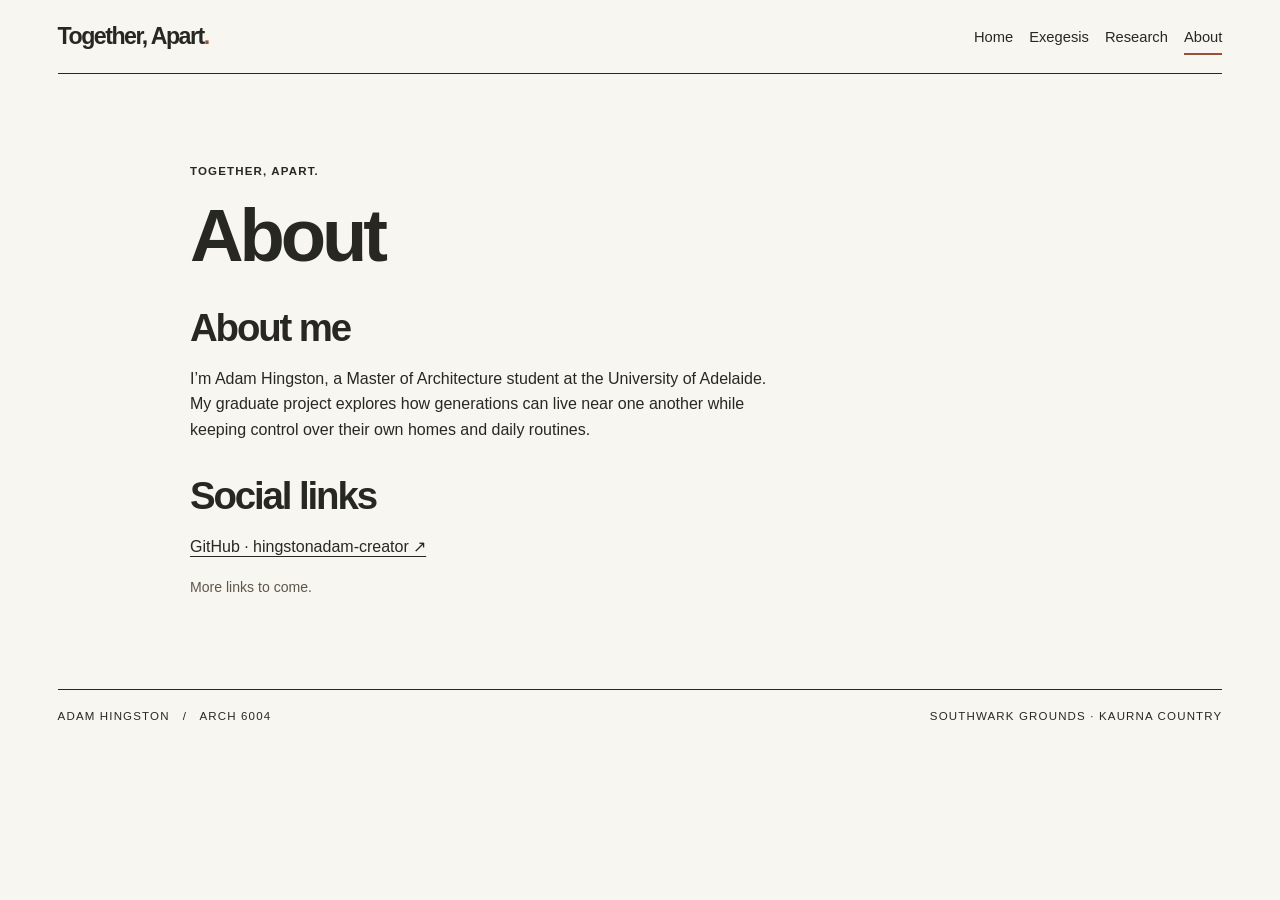
==== about/index.html @ 2d2a1a27 "Publish the scrollable exegesis, illustrated chapter pages and About page" ====
<!doctype html>
<html lang="en-AU"><head><meta charset="utf-8"><meta name="viewport" content="width=device-width,initial-scale=1"><title>About | Together, Apart.</title><link rel="stylesheet" href="../atlas.css"></head><body>
<header><a class="brand" href="../">Together, Apart<span>.</span></a><nav aria-label="Main navigation"><a href="../">Home</a><a href="../exegesis/">Exegesis</a><a href="../research/">Research</a><a aria-current="page" href="../about/">About</a></nav></header>
<main><section class="about"><p class="eyebrow">Together, Apart.</p><h1>About</h1><h2>About me</h2><p>I’m Adam Hingston, a Master of Architecture student at the University of Adelaide. My graduate project explores how generations can live near one another while keeping control over their own homes and daily routines.</p><h2>Social links</h2><p><a href="https://github.com/hingstonadam-creator">GitHub · hingstonadam-creator ↗</a></p><p class="source-note">More links to come.</p></section></main><footer>Adam Hingston &nbsp; / &nbsp; ARCH 6004 <span>Southwark Grounds · Kaurna Country</span></footer></body></html>
---- atlas.css ----
:root{--ink:#282823;--paper:#f8f6f0;--line:#c8c3b8;--clay:#994f39;--light:#eae5d9;font-family:Montserrat,"Helvetica Neue",Arial,sans-serif;color:var(--ink);background:var(--paper)}*{box-sizing:border-box}body{margin:0}header,main,footer{width:min(1320px,91%);margin:auto}header,footer,.sectionhead,nav,.filters,#tabs,#choices{display:flex;align-items:center;gap:1rem}header,footer,.sectionhead{justify-content:space-between}header{min-height:74px;border-bottom:1px solid var(--ink)}a{color:inherit;text-underline-offset:4px}.brand{font-size:1.45rem;font-weight:800;letter-spacing:-.065em;text-decoration:none}.brand span,em,small{color:var(--clay)}nav a{font-size:.92rem;text-decoration:none;padding:10px 0}nav [aria-current]{box-shadow:inset 0 -2px var(--clay)}section{padding:44px 0}.hero{display:grid;grid-template-columns: .85fr 1.15fr;align-items:center;gap:5vw}.hero h1{font-size:clamp(4.6rem,8.5vw,8rem);line-height:.85;margin:30px 0}.hero h1 em{font-style:normal;padding-left:.45em}.hero h2{font-size:clamp(1.3rem,2.2vw,2.2rem);letter-spacing:-.045em}.hero figure{margin:0}.hero img{width:100%;aspect-ratio:1.45;object-fit:cover;display:block}.hero figcaption{margin-top:8px;text-align:right}h1,h2,h3{letter-spacing:-.055em;margin:.25em 0}h1{font-size:clamp(2.7rem,5.8vw,5rem);line-height:1}h2{font-size:clamp(1.6rem,3vw,2.6rem)}p{line-height:1.6;max-width:66ch}small,.eyebrow,figcaption,.sectionhead>span,footer{font-size:.72rem;text-transform:uppercase;letter-spacing:.1em}.eyebrow{font-weight:700}.action{display:inline-block;padding:12px 18px;background:var(--ink);color:white;text-decoration:none;margin:.5rem 0}.sectionhead{border-top:1px solid var(--ink);margin-top:36px;padding:16px 0}.cards,.board{display:grid;gap:18px}.cards{grid-template-columns:repeat(3,1fr)}.card{display:grid;grid-template-columns:1fr auto;align-items:center;gap:12px;text-decoration:none;border-bottom:1px solid var(--line);padding-bottom:12px}.card img{grid-column:span 2;width:100%;height:125px;object-fit:contain;background:#efede6}.card span{font-size:.85rem}.filters,#choices,#tabs{flex-wrap:wrap;margin:24px 0}.filters label{display:grid;gap:6px;font-size:.81rem}.filters input,.filters select{max-width:100%;padding:10px;border:1px solid var(--line);background:transparent;color:inherit;font:inherit}details{border-top:1px solid var(--line)}summary{cursor:pointer;padding:16px 0;font-size:1.15rem;font-weight:650}summary small{margin-right:10px}summary span{font-size:.85rem;color:#56574e;font-weight:400;margin-left:12px}.entry{padding:0 12px 16px;max-width:850px}dl{display:grid;grid-template-columns:minmax(9em,1fr) 3fr;gap:9px 20px;line-height:1.5}dt{font-weight:650}dd{margin:0}.entry label{margin-left:20px}#choices label,#tabs a{border:1px solid var(--line);padding:8px 12px;font-size:.87rem}#choices label{cursor:pointer}#tabs a{text-decoration:none}#tabs [aria-current]{background:var(--ink);color:white}.board{grid-template-columns:1.25fr 1fr;align-items:center;background:var(--light);padding:24px}.board img{width:100%;max-height:420px;object-fit:contain}.tablewrap{overflow:auto}table{border-collapse:collapse;line-height:1.5;font-size:.91rem}td,th{padding:12px;border:1px solid var(--line);min-width:210px;text-align:left;vertical-align:top}th{background:var(--light)}footer{padding:20px 0;border-top:1px solid var(--ink)}[hidden]{display:none!important}:focus-visible{outline:3px solid #884735;outline-offset:3px}@media(max-width:760px){header{align-items:flex-start;flex-direction:column;padding:14px 0;gap:3px}nav{gap:14px}.hero,.board{grid-template-columns:1fr}.cards{grid-template-columns:1fr}.card{grid-template-columns:100px 1fr;gap:3px 14px}.card img{height:76px;grid-column:1;grid-row:span 2}.card strong{align-self:end}.card span{align-self:start}.filters>label{width:100%}section{padding:24px 0}.hero h1{margin-top:16px}.sectionhead>span,footer span{letter-spacing:0}footer{align-items:flex-start}dl{grid-template-columns:1fr;gap:4px}dd{margin-bottom:10px}summary span{display:block;margin:6px 0 0 18px}}

.exegesis {margin-top:4rem}
.contents,.chapter {display:grid;grid-template-columns:minmax(9rem,1fr) minmax(0,3fr);gap:4vw;border-top:1px solid var(--line);padding:3.2rem 0}
.contents h2{font-size:1.5rem}.contents ol{columns:2;margin:0;padding-left:1.7em}.contents li{padding:.3rem}
.chapterlabel{color:var(--clay);font-size:.8rem;font-weight:700;letter-spacing:.065em;text-transform:uppercase}
.chapter h2{max-width:22ch}.chapter p{font-size:clamp(1rem,1.4vw,1.24rem);line-height:1.65;max-width:58ch}.chapter .cards{margin-top:1.5rem}.chapter .card{display:block}.chapter .card strong,.chapter .card span{display:block}
.dashboard,.framework{padding:1.5rem 0;border-top:1px solid var(--line);margin-top:1.5rem}.dashboard select{padding:.5rem;margin:.5rem;font:inherit}.plot{display:flex;gap:2rem;align-items:center;margin:1em 0}.plot svg{width:min(38%,230px);height:auto}.plot path,#legend button,#clearMetric{cursor:pointer}#legend button,#clearMetric{display:block;text-align:left;padding:.55rem .8rem;border:1px solid var(--line);background:transparent;color:inherit;font:inherit;margin:.3rem 0}#legend button[aria-pressed=true]{outline:2px solid var(--ink)}.swatch{display:inline-block;width:.8rem;height:.8rem;margin-right:.5rem}.framework ol{columns:2;padding-left:1.5rem}.framework li{break-inside:avoid;padding:.4rem}.framework li span{display:block;font-size:.9em;line-height:1.45}.answers li{margin-bottom:1rem}.answers p{white-space:pre-line;margin:.25rem 0}.entry blockquote{border-left:3px solid var(--clay);padding-left:1rem}
@media(max-width:760px){.contents,.chapter{grid-template-columns:1fr;gap:.7rem;padding:2rem 0}.framework ol{columns:1}.plot{gap:.75rem}.chapter .card{display:grid}.chapter .card img{width:100%}}

.chapter h2 a,.contents h2 a {text-decoration:none}
.chapter h2 a:hover,.contents h2 a:hover{text-decoration:underline;text-decoration-thickness:1px}
.reading,.chapter-page,.about,.book{margin:0 auto;max-width:900px}
.book,.chapter-page,.about{padding:clamp(32px,6vw,80px) 0}
.reading{padding:clamp(30px,5vw,70px) 0;border-top:1px solid var(--line);scroll-margin-top:24px}
.reading h2{max-width:21ch}.reading h3,.about h2{margin-top:2rem}
.reading>p,.reading>h3,.reading aside,.about p{max-width:65ch}
.reading>p{font-size:1.08rem}.reading .standfirst{font-size:1.3rem;line-height:1.45}
.plates{display:flex;flex-wrap:wrap;gap:1rem;margin:2rem 0}
.plates figure{flex:1 1 200px;margin:0}.plates img{display:block;width:100%;max-height:430px;object-fit:contain;background:var(--light)}
.plates figcaption{margin-top:.5rem;line-height:1.6}.source-note,.reading .source-note{font-size:.88rem;color:#5a584e}
.chapter-links{columns:2;margin:2rem 0;padding-left:1.6rem}.chapter-links li,.reading aside li{padding:.4rem 0}
.chapter-nav{display:flex;flex-wrap:wrap;justify-content:space-between;gap:1rem}
@media(max-width:650px){.plates{display:grid}.chapter-links{columns:1}}
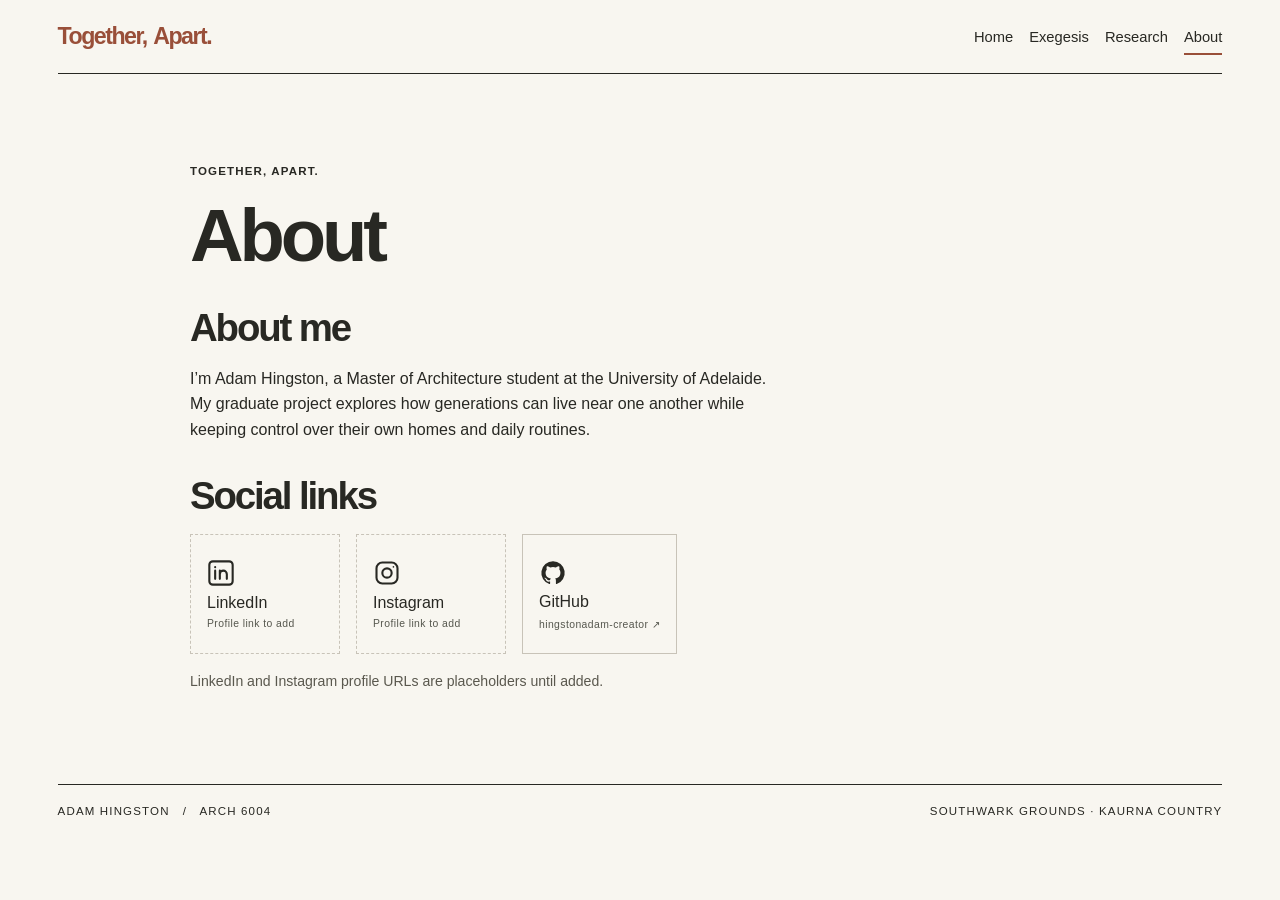
==== commit ab87c4b0: "Restructure home and exegesis pages" ====
--- a/about/index.html
+++ b/about/index.html
@@ -1,4 +1,4 @@
 <!doctype html>
 <html lang="en-AU"><head><meta charset="utf-8"><meta name="viewport" content="width=device-width,initial-scale=1"><title>About | Together, Apart.</title><link rel="stylesheet" href="../atlas.css"></head><body>
-<header><a class="brand" href="../">Together, Apart<span>.</span></a><nav aria-label="Main navigation"><a href="../">Home</a><a href="../exegesis/">Exegesis</a><a href="../research/">Research</a><a aria-current="page" href="../about/">About</a></nav></header>
-<main><section class="about"><p class="eyebrow">Together, Apart.</p><h1>About</h1><h2>About me</h2><p>I’m Adam Hingston, a Master of Architecture student at the University of Adelaide. My graduate project explores how generations can live near one another while keeping control over their own homes and daily routines.</p><h2>Social links</h2><p><a href="https://github.com/hingstonadam-creator">GitHub · hingstonadam-creator ↗</a></p><p class="source-note">More links to come.</p></section></main><footer>Adam Hingston &nbsp; / &nbsp; ARCH 6004 <span>Southwark Grounds · Kaurna Country</span></footer></body></html>+<header><a class="brand" href="../"><span class="brand-together">Together,</span><em class="brand-apart">Apart.</em></a><nav aria-label="Main navigation"><a href="../">Home</a><a href="../exegesis/">Exegesis</a><a href="../research/">Research</a><a aria-current="page" href="../about/">About</a></nav></header>
+<main><section class="about"><p class="eyebrow">Together, Apart.</p><h1>About</h1><h2>About me</h2><p>I’m Adam Hingston, a Master of Architecture student at the University of Adelaide. My graduate project explores how generations can live near one another while keeping control over their own homes and daily routines.</p><h2>Social links</h2><ul class="social-links" aria-label="Social media profiles"><li><div class="social-placeholder" aria-label="LinkedIn profile URL to be added"><svg viewBox="0 0 24 24" aria-hidden="true"><rect x="2" y="2" width="20" height="20" rx="3"/><path d="M7 10v7M7 7v.1M11 10v7m0-4a3 3 0 0 1 6 0v4"/></svg><span>LinkedIn</span><small>Profile link to add</small></div></li><li><div class="social-placeholder" aria-label="Instagram profile URL to be added"><svg viewBox="0 0 24 24" aria-hidden="true"><rect x="3" y="3" width="18" height="18" rx="5"/><circle cx="12" cy="12" r="4"/><circle cx="17.5" cy="6.8" r=".7" class="icon-fill"/></svg><span>Instagram</span><small>Profile link to add</small></div></li><li><a href="https://github.com/hingstonadam-creator" aria-label="GitHub profile: hingstonadam-creator"><svg viewBox="0 0 24 24" aria-hidden="true"><path class="icon-fill" d="M12 2a10 10 0 0 0-3.16 19.49c.5.09.68-.22.68-.48v-1.7c-2.78.6-3.37-1.18-3.37-1.18-.45-1.16-1.11-1.47-1.11-1.47-.91-.62.07-.61.07-.61 1 .07 1.52 1.02 1.52 1.02.9 1.53 2.35 1.09 2.92.83.09-.65.35-1.09.64-1.34-2.22-.25-4.55-1.11-4.55-4.95 0-1.09.39-1.99 1.03-2.69-.1-.25-.45-1.27.1-2.65 0 0 .84-.27 2.75 1.03A9.55 9.55 0 0 1 12 6.91a9.6 9.6 0 0 1 2.5.34c1.91-1.3 2.75-1.03 2.75-1.03.55 1.38.2 2.4.1 2.65.64.7 1.03 1.6 1.03 2.69 0 3.85-2.33 4.7-4.56 4.95.36.31.68.92.68 1.86v2.64c0 .27.18.58.69.48A10 10 0 0 0 12 2Z"/></svg><span>GitHub</span><small>hingstonadam-creator ↗</small></a></li></ul><p class="source-note">LinkedIn and Instagram profile URLs are placeholders until added.</p></section></main><footer>Adam Hingston &nbsp; / &nbsp; ARCH 6004 <span>Southwark Grounds · Kaurna Country</span></footer></body></html>
--- a/atlas.css
+++ b/atlas.css
@@ -22,3 +22,48 @@
 .chapter-links{columns:2;margin:2rem 0;padding-left:1.6rem}.chapter-links li,.reading aside li{padding:.4rem 0}
 .chapter-nav{display:flex;flex-wrap:wrap;justify-content:space-between;gap:1rem}
 @media(max-width:650px){.plates{display:grid}.chapter-links{columns:1}}
+
+.plot.explore-plot {display:block}
+.matrix-frame {overflow-x:auto}
+.lens-matrix {border-collapse:collapse;width:min(100%,680px);table-layout:fixed}
+.lens-matrix th,.lens-matrix td {min-width:0;border:0;padding:3px;text-align:center;font-size:.9rem;background:transparent}
+.lens-matrix th:first-child {width:36%;text-align:left}
+.lens-matrix button {width:100%;min-height:42px;cursor:pointer;background:rgba(169,93,70,var(--shade));color:var(--ink);border:1px solid var(--line);font:inherit}
+.country-bars {max-width:640px}
+.country-bars button {background:transparent;color:var(--ink);border:1px solid transparent;padding:7px 5px;display:grid;align-items:center;gap:12px;grid-template-columns:minmax(6rem,1fr) 2fr 2ch;width:100%;cursor:pointer;text-align:left;font:inherit}
+.country-bars .track {height:.75rem;background:var(--light)}
+.country-bars i {height:100%;display:block;background:#687f70}
+#explorer button[aria-pressed=true] {outline:2px solid var(--ink);outline-offset:-2px}
+#explorer button:disabled {cursor:default;opacity:.55}
+#showMatches {display:inline-block;padding:.6rem 0}
+
+#collection-summary {display:grid;grid-template-columns:repeat(4,minmax(0,1fr));gap:1.25rem;margin:2rem 0}
+#collection-summary div{border-top:2px solid var(--clay);padding-top:.75rem}
+#collection-summary dt{font-size:.9rem}#collection-summary dd strong{display:block;font-size:clamp(2.3rem,4vw,4rem);line-height:1.15;letter-spacing:-.055em}
+#collection-summary dd span{display:block;font-size:.83rem;margin-top:.3rem;color:#56574e}
+.exploration {display:grid;grid-template-columns:1fr 1fr;gap:clamp(1rem,3vw,3rem);border-top:1px solid var(--line)}
+.exploration section{min-width:0;padding:1.5rem 0}.exploration h2{font-size:clamp(1.4rem,2.5vw,2.1rem)}
+#keyword-cloud {padding:1.15rem .8rem;display:flex;align-items:center;justify-content:center;flex-wrap:wrap;gap:.2rem .5rem;background:#eeebe2}
+#keyword-cloud button {font:inherit;font-size:calc(.75rem + 1.15rem * var(--weight));font-weight:600;letter-spacing:-.04em;border:0;background:transparent;color:#405347;padding:.2em;cursor:pointer}
+#keyword-cloud small{font:500 .65rem/1 Arial;color:inherit;vertical-align:super}
+#keyword-cloud button:hover,#keyword-cloud button[aria-pressed=true]{color:#83472e;text-decoration:underline}
+#driver-matrix button[aria-pressed=true]{outline:2px solid var(--ink);outline-offset:-2px}
+.explorer-status button{font:inherit;padding:.4em .75em;background:transparent;border:1px solid var(--line);cursor:pointer}
+@media(max-width:800px){.exploration{grid-template-columns:1fr}#collection-summary{grid-template-columns:1fr 1fr}}
+
+.research-panel > summary,.entry-questions > summary{min-height:44px;box-sizing:border-box}
+.research-panel > .filters{margin-top:0}
+.research-panel > #framework{padding-left:1.6rem;columns:2}
+.research-panel > #framework li{break-inside:avoid;padding:.4rem}
+.research-panel > #framework span{display:block;font-size:.9em;line-height:1.45}
+@media(max-width:760px){.research-panel > #framework{columns:1}}
+
+/* Project identity and editorial image placeholders */
+.brand{display:inline-flex;align-items:baseline;gap:.28em;white-space:nowrap}.brand em{font-style:normal;color:var(--clay)}
+.hero h1{font-size:clamp(4.6rem,8.5vw,8rem);line-height:.85;margin:30px 0}.hero h1 em{font-style:normal;padding-left:.3em;color:var(--clay)}.hero-subtitle{font-size:clamp(1.2rem,2vw,1.8rem);font-weight:650;letter-spacing:-.04em}
+.home-exegesis{display:grid;grid-template-columns:1fr;gap:clamp(2rem,6vw,6rem);align-items:start;padding:clamp(2rem,5vw,4rem);background:var(--light);margin:2rem 0 1rem}.home-exegesis h2{font-size:clamp(2.4rem,5vw,4rem);margin:.1em 0 .3em}.home-exegesis h2 a{text-decoration:none}.home-exegesis p{max-width:62ch}.exegesis-actions{display:flex;align-items:center;gap:1.2rem;flex-wrap:wrap}.full-text-link,.research-link{display:inline-block;margin:.65rem 0;font-weight:700;text-decoration-thickness:1px}.chapter-index{border-top:2px solid var(--clay);padding-top:1rem}.chapter-index h3{font-size:1rem;text-transform:uppercase;letter-spacing:.08em}.chapter-index ol{display:grid;grid-template-columns:repeat(3,minmax(0,1fr));gap:.2rem 1rem;margin:.7rem 0;padding-left:1.25rem}.chapter-index li{padding:.25rem 0}.chapter-index a{text-decoration-thickness:1px}
+.chapter-content{min-width:0}.chapter-body{display:grid;grid-template-columns:minmax(160px,.85fr) minmax(0,1.15fr);gap:clamp(1rem,3vw,2rem);align-items:start}.chapter-copy p:first-child{margin-top:0}.image-placeholder{min-height:205px;margin:0;padding:1rem;display:flex;flex-direction:column;align-items:center;justify-content:center;text-align:center;background:#efede6;border:1px dashed #958f83;color:#56574e}.image-placeholder>span{font-weight:650}.image-placeholder figcaption{margin-top:.55rem;font-size:.68rem;line-height:1.4}.intro-images{display:grid;grid-template-columns:1fr 1fr;gap:1rem;margin:2rem 0}.intro-images .image-placeholder{min-height:240px}
+.exegesis-intro{max-width:1000px;margin:auto;padding:clamp(32px,6vw,80px) 0}.exegesis-intro>p:not(.eyebrow){max-width:70ch;font-size:1.08rem}.exegesis-intro .chapter-index{margin:2.2rem 0}.next-chapter{border-top:1px solid var(--line);margin-top:3rem;padding-top:1.5rem}.next-chapter h2{max-width:32ch}
+.paragraph-unit{display:grid;grid-template-columns:minmax(0,2fr) minmax(170px,.9fr);gap:1.2rem;align-items:start;border-top:1px solid var(--line);padding:.95rem 0}.paragraph-unit>p{margin:.1rem 0}.paragraph-unit .image-placeholder{min-height:150px}.full-chapter>h3:first-child{font-size:2rem}.full-chapter>h3:first-child a{text-decoration:none}.framework-intro,.chart-instructions{max-width:75ch;padding:.8rem 0;line-height:1.55}.chart-instructions{border-top:1px solid var(--line);margin:.8rem 0 0;font-size:.94rem}.framework-intro{margin:1.2rem 0 .3rem}
+.social-links{list-style:none;padding:0;display:flex;gap:1rem;flex-wrap:wrap}.social-links li{min-width:150px}.social-links a,.social-links .social-placeholder{min-height:120px;display:flex;flex-direction:column;align-items:flex-start;justify-content:center;gap:.4rem;border:1px solid var(--line);padding:1rem;text-decoration:none}.social-links a:hover{border-color:var(--clay)}.social-links .social-placeholder{display:flex;flex-direction:column;align-items:flex-start;justify-content:center;gap:.4rem;border:1px dashed var(--line);padding:1rem;color:inherit}.social-links svg{width:28px;height:28px;fill:none;stroke:currentColor;stroke-width:1.8;stroke-linecap:round;stroke-linejoin:round}.social-links .icon-fill{fill:currentColor;stroke:none}.social-links small{font-size:.65rem;letter-spacing:.04em;text-transform:none;color:#56574e}
+@media(max-width:760px){.home-exegesis{grid-template-columns:1fr;padding:1.25rem}.chapter-body{grid-template-columns:1fr}.image-placeholder{min-height:145px}.intro-images{grid-template-columns:1fr}.intro-images .image-placeholder{min-height:170px}.paragraph-unit{grid-template-columns:1fr;gap:.75rem}.paragraph-unit .image-placeholder{min-height:125px}.chapter-index{border-top:1px solid var(--line);padding:1rem 0 0}.chapter-index ol{grid-template-columns:repeat(2,minmax(0,1fr))}.social-links{display:grid;grid-template-columns:1fr 1fr}.social-links li{min-width:0}}
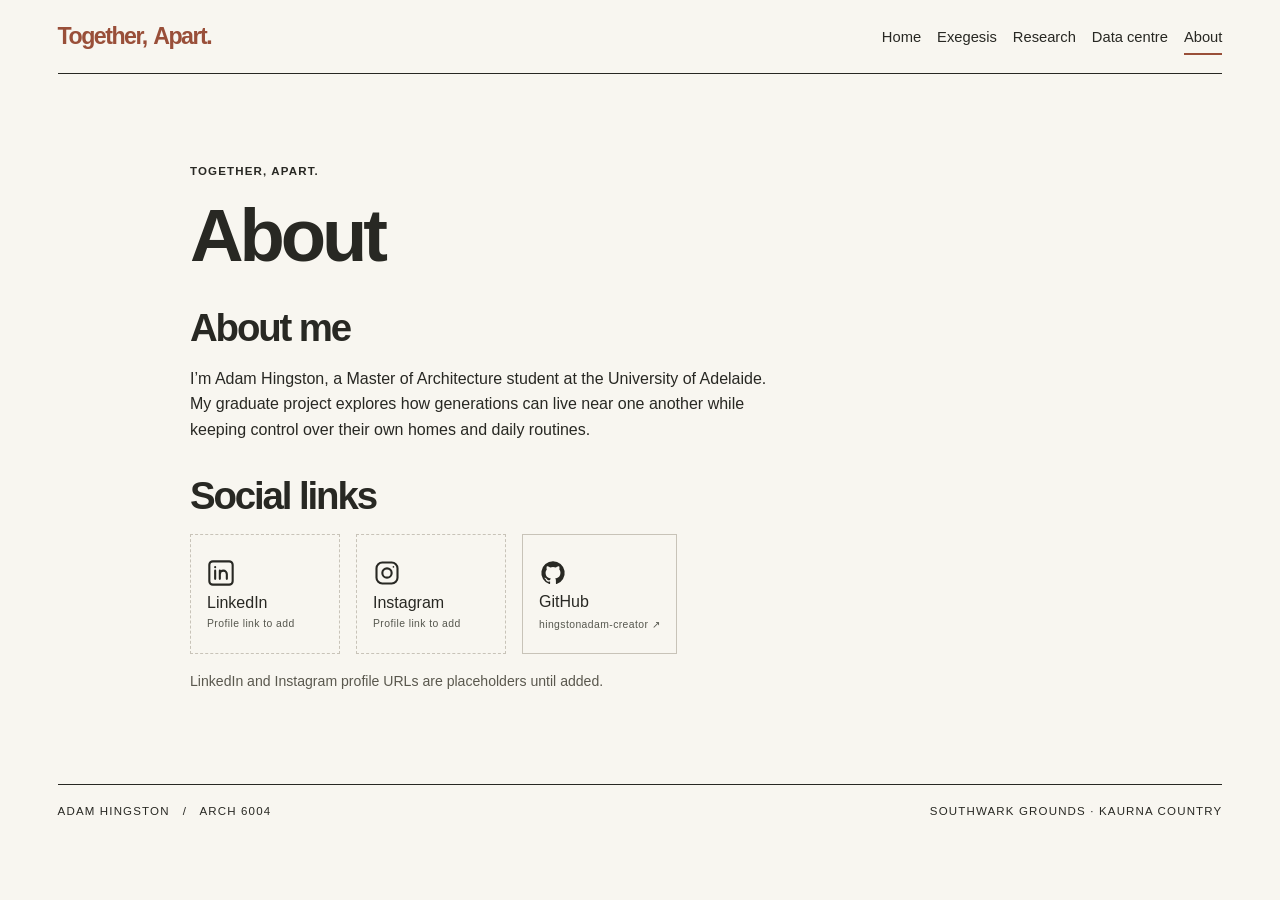
==== commit 740d2d67: "Add data-centre heat recovery study page" ====
--- a/about/index.html
+++ b/about/index.html
@@ -1,4 +1,4 @@
 <!doctype html>
 <html lang="en-AU"><head><meta charset="utf-8"><meta name="viewport" content="width=device-width,initial-scale=1"><title>About | Together, Apart.</title><link rel="stylesheet" href="../atlas.css"></head><body>
-<header><a class="brand" href="../"><span class="brand-together">Together,</span><em class="brand-apart">Apart.</em></a><nav aria-label="Main navigation"><a href="../">Home</a><a href="../exegesis/">Exegesis</a><a href="../research/">Research</a><a aria-current="page" href="../about/">About</a></nav></header>
+<header><a class="brand" href="../"><span class="brand-together">Together,</span><em class="brand-apart">Apart.</em></a><nav aria-label="Main navigation"><a href="../">Home</a><a href="../exegesis/">Exegesis</a><a href="../research/">Research</a><a href="../data-centre/">Data centre</a><a aria-current="page" href="../about/">About</a></nav></header>
 <main><section class="about"><p class="eyebrow">Together, Apart.</p><h1>About</h1><h2>About me</h2><p>I’m Adam Hingston, a Master of Architecture student at the University of Adelaide. My graduate project explores how generations can live near one another while keeping control over their own homes and daily routines.</p><h2>Social links</h2><ul class="social-links" aria-label="Social media profiles"><li><div class="social-placeholder" aria-label="LinkedIn profile URL to be added"><svg viewBox="0 0 24 24" aria-hidden="true"><rect x="2" y="2" width="20" height="20" rx="3"/><path d="M7 10v7M7 7v.1M11 10v7m0-4a3 3 0 0 1 6 0v4"/></svg><span>LinkedIn</span><small>Profile link to add</small></div></li><li><div class="social-placeholder" aria-label="Instagram profile URL to be added"><svg viewBox="0 0 24 24" aria-hidden="true"><rect x="3" y="3" width="18" height="18" rx="5"/><circle cx="12" cy="12" r="4"/><circle cx="17.5" cy="6.8" r=".7" class="icon-fill"/></svg><span>Instagram</span><small>Profile link to add</small></div></li><li><a href="https://github.com/hingstonadam-creator" aria-label="GitHub profile: hingstonadam-creator"><svg viewBox="0 0 24 24" aria-hidden="true"><path class="icon-fill" d="M12 2a10 10 0 0 0-3.16 19.49c.5.09.68-.22.68-.48v-1.7c-2.78.6-3.37-1.18-3.37-1.18-.45-1.16-1.11-1.47-1.11-1.47-.91-.62.07-.61.07-.61 1 .07 1.52 1.02 1.52 1.02.9 1.53 2.35 1.09 2.92.83.09-.65.35-1.09.64-1.34-2.22-.25-4.55-1.11-4.55-4.95 0-1.09.39-1.99 1.03-2.69-.1-.25-.45-1.27.1-2.65 0 0 .84-.27 2.75 1.03A9.55 9.55 0 0 1 12 6.91a9.6 9.6 0 0 1 2.5.34c1.91-1.3 2.75-1.03 2.75-1.03.55 1.38.2 2.4.1 2.65.64.7 1.03 1.6 1.03 2.69 0 3.85-2.33 4.7-4.56 4.95.36.31.68.92.68 1.86v2.64c0 .27.18.58.69.48A10 10 0 0 0 12 2Z"/></svg><span>GitHub</span><small>hingstonadam-creator ↗</small></a></li></ul><p class="source-note">LinkedIn and Instagram profile URLs are placeholders until added.</p></section></main><footer>Adam Hingston &nbsp; / &nbsp; ARCH 6004 <span>Southwark Grounds · Kaurna Country</span></footer></body></html>
--- a/atlas.css
+++ b/atlas.css
@@ -67,3 +67,16 @@
 .paragraph-unit{display:grid;grid-template-columns:minmax(0,2fr) minmax(170px,.9fr);gap:1.2rem;align-items:start;border-top:1px solid var(--line);padding:.95rem 0}.paragraph-unit>p{margin:.1rem 0}.paragraph-unit .image-placeholder{min-height:150px}.full-chapter>h3:first-child{font-size:2rem}.full-chapter>h3:first-child a{text-decoration:none}.framework-intro,.chart-instructions{max-width:75ch;padding:.8rem 0;line-height:1.55}.chart-instructions{border-top:1px solid var(--line);margin:.8rem 0 0;font-size:.94rem}.framework-intro{margin:1.2rem 0 .3rem}
 .social-links{list-style:none;padding:0;display:flex;gap:1rem;flex-wrap:wrap}.social-links li{min-width:150px}.social-links a,.social-links .social-placeholder{min-height:120px;display:flex;flex-direction:column;align-items:flex-start;justify-content:center;gap:.4rem;border:1px solid var(--line);padding:1rem;text-decoration:none}.social-links a:hover{border-color:var(--clay)}.social-links .social-placeholder{display:flex;flex-direction:column;align-items:flex-start;justify-content:center;gap:.4rem;border:1px dashed var(--line);padding:1rem;color:inherit}.social-links svg{width:28px;height:28px;fill:none;stroke:currentColor;stroke-width:1.8;stroke-linecap:round;stroke-linejoin:round}.social-links .icon-fill{fill:currentColor;stroke:none}.social-links small{font-size:.65rem;letter-spacing:.04em;text-transform:none;color:#56574e}
 @media(max-width:760px){.home-exegesis{grid-template-columns:1fr;padding:1.25rem}.chapter-body{grid-template-columns:1fr}.image-placeholder{min-height:145px}.intro-images{grid-template-columns:1fr}.intro-images .image-placeholder{min-height:170px}.paragraph-unit{grid-template-columns:1fr;gap:.75rem}.paragraph-unit .image-placeholder{min-height:125px}.chapter-index{border-top:1px solid var(--line);padding:1rem 0 0}.chapter-index ol{grid-template-columns:repeat(2,minmax(0,1fr))}.social-links{display:grid;grid-template-columns:1fr 1fr}.social-links li{min-width:0}}
+/* Home chapter summaries: stack image and copy in one editorial column. */
+.chapter-content{max-width:820px}
+.chapter-body{display:grid;grid-template-columns:1fr;gap:1rem;align-items:start}
+.chapter-body .image-placeholder{width:min(100%,400px);aspect-ratio:4/3;min-height:0}
+.chapter-copy{max-width:800px}
+@media(max-width:760px){.chapter-body .image-placeholder{width:min(100%,400px);min-height:145px}}
+
+.research-dashboard-cta{border-top:2px solid var(--clay);margin:2rem 0;padding-top:1.3rem}
+
+/* Data-centre technical feasibility page */
+.data-centre-page{max-width:1120px;margin:0 auto}.data-hero{display:grid;grid-template-columns:minmax(0,1fr) minmax(220px,.38fr);gap:clamp(1.5rem,5vw,4rem);align-items:center;padding:clamp(2.5rem,7vw,6rem) 0 3rem;border-bottom:1px solid var(--line)}.data-hero h1{font-size:clamp(3rem,6vw,5.5rem);line-height:.98}.data-hero h1 em{font-style:normal;color:var(--clay)}.data-hero .data-location{font-weight:700}.evidence-status{background:#f0e5d9;border-left:4px solid var(--clay);padding:1.25rem}.evidence-status>span,.evidence-status strong{display:block}.evidence-status>span{font-size:.72rem;text-transform:uppercase;letter-spacing:.1em}.evidence-status strong{font-size:1.55rem;margin:.35rem 0}.evidence-status p{margin:.2rem 0}.data-question{padding:2.5rem 0;border-bottom:1px solid var(--line)}.data-question h2{max-width:48ch;font-size:clamp(1.6rem,3vw,2.5rem);line-height:1.25}.theme-list{margin-top:1.5rem;font-size:.9rem}.data-section{padding:3rem 0;border-bottom:1px solid var(--line)}.data-section h2{font-size:clamp(1.8rem,3.6vw,3rem);margin-bottom:1rem}.section-intro{max-width:75ch}.dc-metrics{display:grid;grid-template-columns:repeat(3,minmax(0,1fr));gap:1rem;margin:1.5rem 0}.dc-metrics>div{border-top:2px solid var(--clay);padding:.8rem .2rem}.dc-metrics strong,.dc-metrics span{display:block}.dc-metrics strong{font-size:clamp(1.5rem,3vw,2.2rem);letter-spacing:-.055em;line-height:1.1}.dc-metrics span{font-size:.9rem;line-height:1.45;margin-top:.45rem}.dc-note{background:var(--light);padding:1.1rem 1.3rem;margin:1.5rem 0;max-width:80ch}.dc-note p{margin-bottom:0}.network-flow{list-style:none;padding:0;margin:2rem 0;display:grid;grid-template-columns:repeat(5,minmax(0,1fr));gap:.75rem;counter-reset:flow}.network-flow li{position:relative;padding:1rem;background:var(--light);min-height:200px;border-top:3px solid var(--clay)}.network-flow li:not(:last-child)::after{content:"→";position:absolute;right:-.8rem;top:45%;z-index:1;color:var(--clay);font-size:1.4rem;font-weight:700}.flow-number{display:block;font-size:.72rem;letter-spacing:.1em;color:var(--clay);font-weight:700;margin-bottom:1.2rem}.network-flow strong{display:block;font-size:1.15rem}.network-flow p{font-size:.9rem;line-height:1.5}.heat-chart{max-width:850px;margin:2rem 0}.heat-row{display:grid;grid-template-columns:minmax(220px,1.3fr) minmax(115px,.6fr);gap:.45rem 1rem;align-items:center;margin:1rem 0}.heat-row>span{font-size:.92rem}.heat-row>strong{text-align:right;font-variant-numeric:tabular-nums}.heat-track{grid-column:1/-1;height:14px;background:#e9e5dc}.heat-track i{height:100%;width:var(--bar);display:block;background:#687f70}.source-heat .heat-track i{background:#9a6b4e}.demand .heat-track i{background:#516f8c}.useful-heat .heat-track i{background:#a95d46}.source-used .heat-track i{background:#aa8a48}.energy-balance{display:flex;align-items:center;justify-content:center;gap:1.25rem;flex-wrap:wrap;background:#f0e5d9;padding:1.25rem;margin:1.5rem 0;max-width:850px}.energy-balance div{text-align:center}.energy-balance span,.energy-balance small{display:block}.energy-balance span{font-size:1.5rem;font-weight:750}.energy-balance small{font-size:.68rem;text-transform:none;letter-spacing:0}.energy-balance>b{font-size:1.4rem;color:var(--clay)}.fine-print{font-size:.85rem;color:#56574e}.secondary-metrics{grid-template-columns:repeat(4,minmax(0,1fr));margin-top:2rem}.implication-grid{display:grid;grid-template-columns:1fr 1fr;gap:1rem 2rem}.implication-grid article{border-top:1px solid var(--line);padding-top:.75rem}.implication-grid h3{font-size:1.2rem}.limitations ul{padding-left:1.25rem;max-width:80ch;line-height:1.65}.limitations li{margin:.6rem 0}.data-conclusion{padding:3rem 0 4rem}.data-conclusion>p:not(.eyebrow){font-size:1.12rem;max-width:75ch}.data-centre-crosslink{border-top:2px solid var(--clay);padding:1.5rem 0;margin:2rem 0}.data-centre-crosslink h2{font-size:1.7rem}
+@media(max-width:800px){.network-flow{grid-template-columns:1fr}.network-flow li{min-height:0}.network-flow li:not(:last-child)::after{content:"↓";top:auto;right:50%;bottom:-1.25rem}.dc-metrics{grid-template-columns:1fr 1fr}.secondary-metrics{grid-template-columns:1fr 1fr}.implication-grid{grid-template-columns:1fr}.data-hero{grid-template-columns:1fr}.evidence-status{max-width:none}.energy-balance{gap:.8rem}}
+@media(max-width:480px){.heat-row{grid-template-columns:1fr auto;gap:.35rem .6rem}.heat-row>span{font-size:.82rem}.heat-row>strong{font-size:.85rem}.dc-metrics strong{font-size:1.4rem}.energy-balance{justify-content:space-between}.energy-balance span{font-size:1.2rem}}
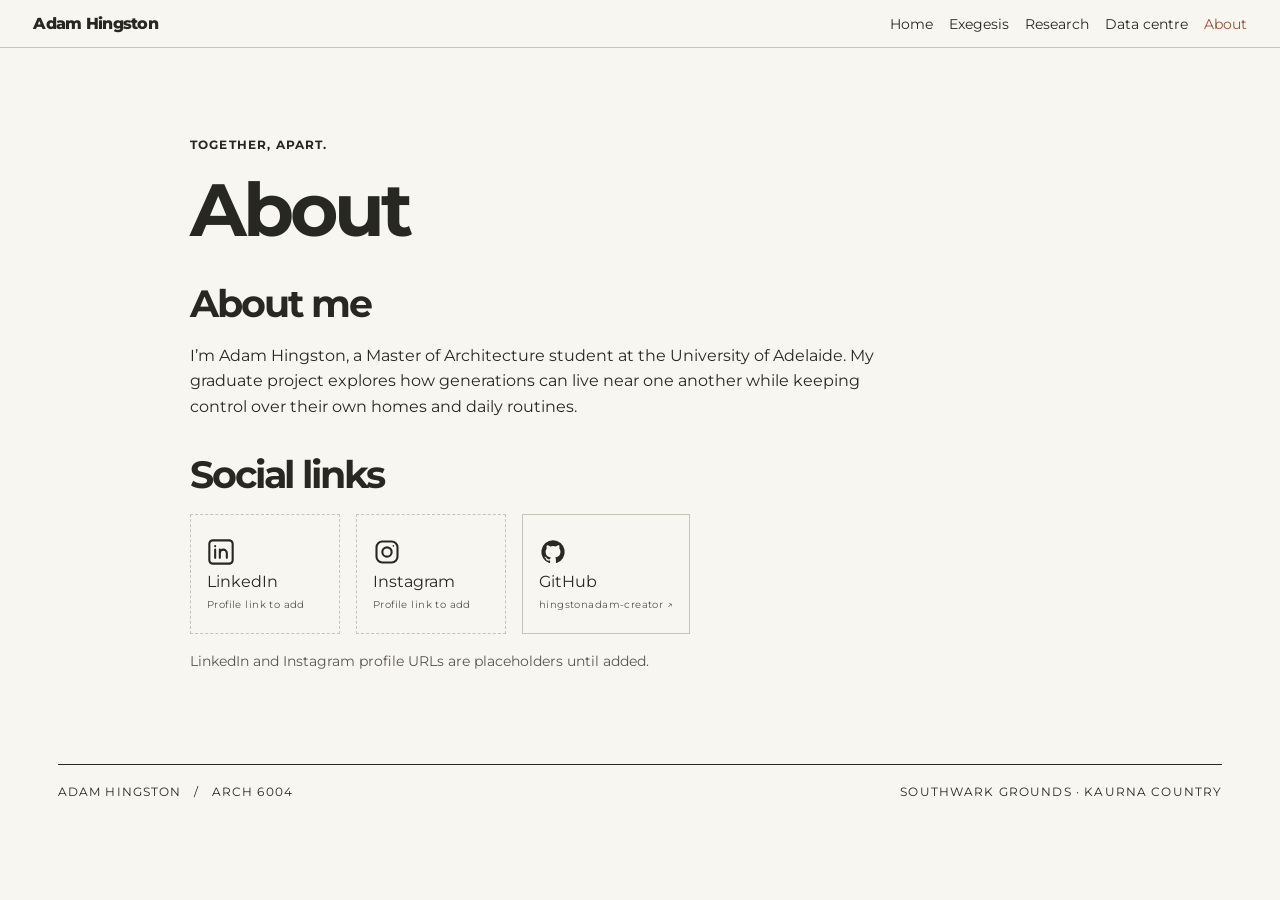
==== commit 9bfdc8b6: "Unify site styling and mastheads, self-host Montserrat and align the exegesis title left" ====
--- a/about/index.html
+++ b/about/index.html
@@ -1,4 +1,4 @@
 <!doctype html>
-<html lang="en-AU"><head><meta charset="utf-8"><meta name="viewport" content="width=device-width,initial-scale=1"><title>About | Together, Apart.</title><link rel="stylesheet" href="../atlas.css"></head><body>
-<header><a class="brand" href="../"><span class="brand-together">Together,</span><em class="brand-apart">Apart.</em></a><nav aria-label="Main navigation"><a href="../">Home</a><a href="../exegesis/">Exegesis</a><a href="../research/">Research</a><a href="../data-centre/">Data centre</a><a aria-current="page" href="../about/">About</a></nav></header>
-<main><section class="about"><p class="eyebrow">Together, Apart.</p><h1>About</h1><h2>About me</h2><p>I’m Adam Hingston, a Master of Architecture student at the University of Adelaide. My graduate project explores how generations can live near one another while keeping control over their own homes and daily routines.</p><h2>Social links</h2><ul class="social-links" aria-label="Social media profiles"><li><div class="social-placeholder" aria-label="LinkedIn profile URL to be added"><svg viewBox="0 0 24 24" aria-hidden="true"><rect x="2" y="2" width="20" height="20" rx="3"/><path d="M7 10v7M7 7v.1M11 10v7m0-4a3 3 0 0 1 6 0v4"/></svg><span>LinkedIn</span><small>Profile link to add</small></div></li><li><div class="social-placeholder" aria-label="Instagram profile URL to be added"><svg viewBox="0 0 24 24" aria-hidden="true"><rect x="3" y="3" width="18" height="18" rx="5"/><circle cx="12" cy="12" r="4"/><circle cx="17.5" cy="6.8" r=".7" class="icon-fill"/></svg><span>Instagram</span><small>Profile link to add</small></div></li><li><a href="https://github.com/hingstonadam-creator" aria-label="GitHub profile: hingstonadam-creator"><svg viewBox="0 0 24 24" aria-hidden="true"><path class="icon-fill" d="M12 2a10 10 0 0 0-3.16 19.49c.5.09.68-.22.68-.48v-1.7c-2.78.6-3.37-1.18-3.37-1.18-.45-1.16-1.11-1.47-1.11-1.47-.91-.62.07-.61.07-.61 1 .07 1.52 1.02 1.52 1.02.9 1.53 2.35 1.09 2.92.83.09-.65.35-1.09.64-1.34-2.22-.25-4.55-1.11-4.55-4.95 0-1.09.39-1.99 1.03-2.69-.1-.25-.45-1.27.1-2.65 0 0 .84-.27 2.75 1.03A9.55 9.55 0 0 1 12 6.91a9.6 9.6 0 0 1 2.5.34c1.91-1.3 2.75-1.03 2.75-1.03.55 1.38.2 2.4.1 2.65.64.7 1.03 1.6 1.03 2.69 0 3.85-2.33 4.7-4.56 4.95.36.31.68.92.68 1.86v2.64c0 .27.18.58.69.48A10 10 0 0 0 12 2Z"/></svg><span>GitHub</span><small>hingstonadam-creator ↗</small></a></li></ul><p class="source-note">LinkedIn and Instagram profile URLs are placeholders until added.</p></section></main><footer>Adam Hingston &nbsp; / &nbsp; ARCH 6004 <span>Southwark Grounds · Kaurna Country</span></footer></body></html>+<html lang="en-AU"><head><meta charset="utf-8"><meta name="viewport" content="width=device-width,initial-scale=1"><title>About | Together, Apart.</title><link rel="stylesheet" href="../atlas.css?v=shared-20261110"></head><body>
+<header class="masthead"><a class="brand" href="../">Adam Hingston</a><nav aria-label="Main navigation"><a href="../">Home</a><a href="../exegesis/">Exegesis</a><a href="../research/">Research</a><a href="../data-centre/">Data centre</a><a href="./" aria-current="page">About</a></nav></header>
+<main><section class="about"><p class="eyebrow">Together, Apart.</p><h1>About</h1><h2>About me</h2><p>I’m Adam Hingston, a Master of Architecture student at the University of Adelaide. My graduate project explores how generations can live near one another while keeping control over their own homes and daily routines.</p><h2>Social links</h2><ul class="social-links" aria-label="Social media profiles"><li><div class="social-placeholder" aria-label="LinkedIn profile URL to be added"><svg viewbox="0 0 24 24" aria-hidden="true"><rect x="2" y="2" width="20" height="20" rx="3"></rect><path d="M7 10v7M7 7v.1M11 10v7m0-4a3 3 0 0 1 6 0v4"></path></svg><span>LinkedIn</span><small>Profile link to add</small></div></li><li><div class="social-placeholder" aria-label="Instagram profile URL to be added"><svg viewbox="0 0 24 24" aria-hidden="true"><rect x="3" y="3" width="18" height="18" rx="5"></rect><circle cx="12" cy="12" r="4"></circle><circle cx="17.5" cy="6.8" r=".7" class="icon-fill"></circle></svg><span>Instagram</span><small>Profile link to add</small></div></li><li><a href="https://github.com/hingstonadam-creator" aria-label="GitHub profile: hingstonadam-creator"><svg viewbox="0 0 24 24" aria-hidden="true"><path class="icon-fill" d="M12 2a10 10 0 0 0-3.16 19.49c.5.09.68-.22.68-.48v-1.7c-2.78.6-3.37-1.18-3.37-1.18-.45-1.16-1.11-1.47-1.11-1.47-.91-.62.07-.61.07-.61 1 .07 1.52 1.02 1.52 1.02.9 1.53 2.35 1.09 2.92.83.09-.65.35-1.09.64-1.34-2.22-.25-4.55-1.11-4.55-4.95 0-1.09.39-1.99 1.03-2.69-.1-.25-.45-1.27.1-2.65 0 0 .84-.27 2.75 1.03A9.55 9.55 0 0 1 12 6.91a9.6 9.6 0 0 1 2.5.34c1.91-1.3 2.75-1.03 2.75-1.03.55 1.38.2 2.4.1 2.65.64.7 1.03 1.6 1.03 2.69 0 3.85-2.33 4.7-4.56 4.95.36.31.68.92.68 1.86v2.64c0 .27.18.58.69.48A10 10 0 0 0 12 2Z"></path></svg><span>GitHub</span><small>hingstonadam-creator ↗</small></a></li></ul><p class="source-note">LinkedIn and Instagram profile URLs are placeholders until added.</p></section></main><footer>Adam Hingston   /   ARCH 6004 <span>Southwark Grounds · Kaurna Country</span></footer></body></html>
--- a/atlas.css
+++ b/atlas.css
@@ -1,4 +1,11 @@
-:root{--ink:#282823;--paper:#f8f6f0;--line:#c8c3b8;--clay:#994f39;--light:#eae5d9;font-family:Montserrat,"Helvetica Neue",Arial,sans-serif;color:var(--ink);background:var(--paper)}*{box-sizing:border-box}body{margin:0}header,main,footer{width:min(1320px,91%);margin:auto}header,footer,.sectionhead,nav,.filters,#tabs,#choices{display:flex;align-items:center;gap:1rem}header,footer,.sectionhead{justify-content:space-between}header{min-height:74px;border-bottom:1px solid var(--ink)}a{color:inherit;text-underline-offset:4px}.brand{font-size:1.45rem;font-weight:800;letter-spacing:-.065em;text-decoration:none}.brand span,em,small{color:var(--clay)}nav a{font-size:.92rem;text-decoration:none;padding:10px 0}nav [aria-current]{box-shadow:inset 0 -2px var(--clay)}section{padding:44px 0}.hero{display:grid;grid-template-columns: .85fr 1.15fr;align-items:center;gap:5vw}.hero h1{font-size:clamp(4.6rem,8.5vw,8rem);line-height:.85;margin:30px 0}.hero h1 em{font-style:normal;padding-left:.45em}.hero h2{font-size:clamp(1.3rem,2.2vw,2.2rem);letter-spacing:-.045em}.hero figure{margin:0}.hero img{width:100%;aspect-ratio:1.45;object-fit:cover;display:block}.hero figcaption{margin-top:8px;text-align:right}h1,h2,h3{letter-spacing:-.055em;margin:.25em 0}h1{font-size:clamp(2.7rem,5.8vw,5rem);line-height:1}h2{font-size:clamp(1.6rem,3vw,2.6rem)}p{line-height:1.6;max-width:66ch}small,.eyebrow,figcaption,.sectionhead>span,footer{font-size:.72rem;text-transform:uppercase;letter-spacing:.1em}.eyebrow{font-weight:700}.action{display:inline-block;padding:12px 18px;background:var(--ink);color:white;text-decoration:none;margin:.5rem 0}.sectionhead{border-top:1px solid var(--ink);margin-top:36px;padding:16px 0}.cards,.board{display:grid;gap:18px}.cards{grid-template-columns:repeat(3,1fr)}.card{display:grid;grid-template-columns:1fr auto;align-items:center;gap:12px;text-decoration:none;border-bottom:1px solid var(--line);padding-bottom:12px}.card img{grid-column:span 2;width:100%;height:125px;object-fit:contain;background:#efede6}.card span{font-size:.85rem}.filters,#choices,#tabs{flex-wrap:wrap;margin:24px 0}.filters label{display:grid;gap:6px;font-size:.81rem}.filters input,.filters select{max-width:100%;padding:10px;border:1px solid var(--line);background:transparent;color:inherit;font:inherit}details{border-top:1px solid var(--line)}summary{cursor:pointer;padding:16px 0;font-size:1.15rem;font-weight:650}summary small{margin-right:10px}summary span{font-size:.85rem;color:#56574e;font-weight:400;margin-left:12px}.entry{padding:0 12px 16px;max-width:850px}dl{display:grid;grid-template-columns:minmax(9em,1fr) 3fr;gap:9px 20px;line-height:1.5}dt{font-weight:650}dd{margin:0}.entry label{margin-left:20px}#choices label,#tabs a{border:1px solid var(--line);padding:8px 12px;font-size:.87rem}#choices label{cursor:pointer}#tabs a{text-decoration:none}#tabs [aria-current]{background:var(--ink);color:white}.board{grid-template-columns:1.25fr 1fr;align-items:center;background:var(--light);padding:24px}.board img{width:100%;max-height:420px;object-fit:contain}.tablewrap{overflow:auto}table{border-collapse:collapse;line-height:1.5;font-size:.91rem}td,th{padding:12px;border:1px solid var(--line);min-width:210px;text-align:left;vertical-align:top}th{background:var(--light)}footer{padding:20px 0;border-top:1px solid var(--ink)}[hidden]{display:none!important}:focus-visible{outline:3px solid #884735;outline-offset:3px}@media(max-width:760px){header{align-items:flex-start;flex-direction:column;padding:14px 0;gap:3px}nav{gap:14px}.hero,.board{grid-template-columns:1fr}.cards{grid-template-columns:1fr}.card{grid-template-columns:100px 1fr;gap:3px 14px}.card img{height:76px;grid-column:1;grid-row:span 2}.card strong{align-self:end}.card span{align-self:start}.filters>label{width:100%}section{padding:24px 0}.hero h1{margin-top:16px}.sectionhead>span,footer span{letter-spacing:0}footer{align-items:flex-start}dl{grid-template-columns:1fr;gap:4px}dd{margin-bottom:10px}summary span{display:block;margin:6px 0 0 18px}}
+@font-face {
+  font-family: Montserrat;
+  src: url("assets/fonts/montserrat-latin.woff") format("woff");
+  font-weight: 100 900;
+  font-style: normal;
+  font-display: swap;
+}
+:root{--ink:#282823;--paper:#f8f6f0;--line:#c8c3b8;--clay:#994f39;--light:#eae5d9;--site-font:Montserrat,"Helvetica Neue",Arial,sans-serif;font-family:var(--site-font);color:var(--ink);background:var(--paper)}*{box-sizing:border-box}body{margin:0}header,main,footer{width:min(1320px,91%);margin:auto}header,footer,.sectionhead,nav,.filters,#tabs,#choices{display:flex;align-items:center;gap:1rem}header,footer,.sectionhead{justify-content:space-between}header{min-height:74px;border-bottom:1px solid var(--ink)}a{color:inherit;text-underline-offset:4px}.brand{font-size:1.45rem;font-weight:800;letter-spacing:-.065em;text-decoration:none}.brand span,em,small{color:var(--clay)}nav a{font-size:.92rem;text-decoration:none;padding:10px 0}nav [aria-current]{box-shadow:inset 0 -2px var(--clay)}section{padding:44px 0}.hero{display:grid;grid-template-columns: .85fr 1.15fr;align-items:center;gap:5vw}.hero h1{font-size:clamp(4.6rem,8.5vw,8rem);line-height:.85;margin:30px 0}.hero h1 em{font-style:normal;padding-left:.45em}.hero h2{font-size:clamp(1.3rem,2.2vw,2.2rem);letter-spacing:-.045em}.hero figure{margin:0}.hero img{width:100%;aspect-ratio:1.45;object-fit:cover;display:block}.hero figcaption{margin-top:8px;text-align:right}h1,h2,h3{letter-spacing:-.055em;margin:.25em 0}h1{font-size:clamp(2.7rem,5.8vw,5rem);line-height:1}h2{font-size:clamp(1.6rem,3vw,2.6rem)}p{line-height:1.6;max-width:66ch}small,.eyebrow,figcaption,.sectionhead>span,footer{font-size:.72rem;text-transform:uppercase;letter-spacing:.1em}.eyebrow{font-weight:700}.action{display:inline-block;padding:12px 18px;background:var(--ink);color:white;text-decoration:none;margin:.5rem 0}.sectionhead{border-top:1px solid var(--ink);margin-top:36px;padding:16px 0}.cards,.board{display:grid;gap:18px}.cards{grid-template-columns:repeat(3,1fr)}.card{display:grid;grid-template-columns:1fr auto;align-items:center;gap:12px;text-decoration:none;border-bottom:1px solid var(--line);padding-bottom:12px}.card img{grid-column:span 2;width:100%;height:125px;object-fit:contain;background:#efede6}.card span{font-size:.85rem}.filters,#choices,#tabs{flex-wrap:wrap;margin:24px 0}.filters label{display:grid;gap:6px;font-size:.81rem}.filters input,.filters select{max-width:100%;padding:10px;border:1px solid var(--line);background:transparent;color:inherit;font:inherit}details{border-top:1px solid var(--line)}summary{cursor:pointer;padding:16px 0;font-size:1.15rem;font-weight:650}summary small{margin-right:10px}summary span{font-size:.85rem;color:#56574e;font-weight:400;margin-left:12px}.entry{padding:0 12px 16px;max-width:850px}dl{display:grid;grid-template-columns:minmax(9em,1fr) 3fr;gap:9px 20px;line-height:1.5}dt{font-weight:650}dd{margin:0}.entry label{margin-left:20px}#choices label,#tabs a{border:1px solid var(--line);padding:8px 12px;font-size:.87rem}#choices label{cursor:pointer}#tabs a{text-decoration:none}#tabs [aria-current]{background:var(--ink);color:white}.board{grid-template-columns:1.25fr 1fr;align-items:center;background:var(--light);padding:24px}.board img{width:100%;max-height:420px;object-fit:contain}.tablewrap{overflow:auto}table{border-collapse:collapse;line-height:1.5;font-size:.91rem}td,th{padding:12px;border:1px solid var(--line);min-width:210px;text-align:left;vertical-align:top}th{background:var(--light)}footer{padding:20px 0;border-top:1px solid var(--ink)}[hidden]{display:none!important}:focus-visible{outline:3px solid #884735;outline-offset:3px}@media(max-width:760px){header{align-items:flex-start;flex-direction:column;padding:14px 0;gap:3px}nav{gap:14px}.hero,.board{grid-template-columns:1fr}.cards{grid-template-columns:1fr}.card{grid-template-columns:100px 1fr;gap:3px 14px}.card img{height:76px;grid-column:1;grid-row:span 2}.card strong{align-self:end}.card span{align-self:start}.filters>label{width:100%}section{padding:24px 0}.hero h1{margin-top:16px}.sectionhead>span,footer span{letter-spacing:0}footer{align-items:flex-start}dl{grid-template-columns:1fr;gap:4px}dd{margin-bottom:10px}summary span{display:block;margin:6px 0 0 18px}}
 
 .exegesis {margin-top:4rem}
 .contents,.chapter {display:grid;grid-template-columns:minmax(9rem,1fr) minmax(0,3fr);gap:4vw;border-top:1px solid var(--line);padding:3.2rem 0}
@@ -45,7 +52,7 @@
 .exploration section{min-width:0;padding:1.5rem 0}.exploration h2{font-size:clamp(1.4rem,2.5vw,2.1rem)}
 #keyword-cloud {padding:1.15rem .8rem;display:flex;align-items:center;justify-content:center;flex-wrap:wrap;gap:.2rem .5rem;background:#eeebe2}
 #keyword-cloud button {font:inherit;font-size:calc(.75rem + 1.15rem * var(--weight));font-weight:600;letter-spacing:-.04em;border:0;background:transparent;color:#405347;padding:.2em;cursor:pointer}
-#keyword-cloud small{font:500 .65rem/1 Arial;color:inherit;vertical-align:super}
+#keyword-cloud small{font:500 .65rem/1 var(--site-font);color:inherit;vertical-align:super}
 #keyword-cloud button:hover,#keyword-cloud button[aria-pressed=true]{color:#83472e;text-decoration:underline}
 #driver-matrix button[aria-pressed=true]{outline:2px solid var(--ink);outline-offset:-2px}
 .explorer-status button{font:inherit;padding:.4em .75em;background:transparent;border:1px solid var(--line);cursor:pointer}
@@ -80,3 +87,458 @@
 .data-centre-page{max-width:1120px;margin:0 auto}.data-hero{display:grid;grid-template-columns:minmax(0,1fr) minmax(220px,.38fr);gap:clamp(1.5rem,5vw,4rem);align-items:center;padding:clamp(2.5rem,7vw,6rem) 0 3rem;border-bottom:1px solid var(--line)}.data-hero h1{font-size:clamp(3rem,6vw,5.5rem);line-height:.98}.data-hero h1 em{font-style:normal;color:var(--clay)}.data-hero .data-location{font-weight:700}.evidence-status{background:#f0e5d9;border-left:4px solid var(--clay);padding:1.25rem}.evidence-status>span,.evidence-status strong{display:block}.evidence-status>span{font-size:.72rem;text-transform:uppercase;letter-spacing:.1em}.evidence-status strong{font-size:1.55rem;margin:.35rem 0}.evidence-status p{margin:.2rem 0}.data-question{padding:2.5rem 0;border-bottom:1px solid var(--line)}.data-question h2{max-width:48ch;font-size:clamp(1.6rem,3vw,2.5rem);line-height:1.25}.theme-list{margin-top:1.5rem;font-size:.9rem}.data-section{padding:3rem 0;border-bottom:1px solid var(--line)}.data-section h2{font-size:clamp(1.8rem,3.6vw,3rem);margin-bottom:1rem}.section-intro{max-width:75ch}.dc-metrics{display:grid;grid-template-columns:repeat(3,minmax(0,1fr));gap:1rem;margin:1.5rem 0}.dc-metrics>div{border-top:2px solid var(--clay);padding:.8rem .2rem}.dc-metrics strong,.dc-metrics span{display:block}.dc-metrics strong{font-size:clamp(1.5rem,3vw,2.2rem);letter-spacing:-.055em;line-height:1.1}.dc-metrics span{font-size:.9rem;line-height:1.45;margin-top:.45rem}.dc-note{background:var(--light);padding:1.1rem 1.3rem;margin:1.5rem 0;max-width:80ch}.dc-note p{margin-bottom:0}.network-flow{list-style:none;padding:0;margin:2rem 0;display:grid;grid-template-columns:repeat(5,minmax(0,1fr));gap:.75rem;counter-reset:flow}.network-flow li{position:relative;padding:1rem;background:var(--light);min-height:200px;border-top:3px solid var(--clay)}.network-flow li:not(:last-child)::after{content:"→";position:absolute;right:-.8rem;top:45%;z-index:1;color:var(--clay);font-size:1.4rem;font-weight:700}.flow-number{display:block;font-size:.72rem;letter-spacing:.1em;color:var(--clay);font-weight:700;margin-bottom:1.2rem}.network-flow strong{display:block;font-size:1.15rem}.network-flow p{font-size:.9rem;line-height:1.5}.heat-chart{max-width:850px;margin:2rem 0}.heat-row{display:grid;grid-template-columns:minmax(220px,1.3fr) minmax(115px,.6fr);gap:.45rem 1rem;align-items:center;margin:1rem 0}.heat-row>span{font-size:.92rem}.heat-row>strong{text-align:right;font-variant-numeric:tabular-nums}.heat-track{grid-column:1/-1;height:14px;background:#e9e5dc}.heat-track i{height:100%;width:var(--bar);display:block;background:#687f70}.source-heat .heat-track i{background:#9a6b4e}.demand .heat-track i{background:#516f8c}.useful-heat .heat-track i{background:#a95d46}.source-used .heat-track i{background:#aa8a48}.energy-balance{display:flex;align-items:center;justify-content:center;gap:1.25rem;flex-wrap:wrap;background:#f0e5d9;padding:1.25rem;margin:1.5rem 0;max-width:850px}.energy-balance div{text-align:center}.energy-balance span,.energy-balance small{display:block}.energy-balance span{font-size:1.5rem;font-weight:750}.energy-balance small{font-size:.68rem;text-transform:none;letter-spacing:0}.energy-balance>b{font-size:1.4rem;color:var(--clay)}.fine-print{font-size:.85rem;color:#56574e}.secondary-metrics{grid-template-columns:repeat(4,minmax(0,1fr));margin-top:2rem}.implication-grid{display:grid;grid-template-columns:1fr 1fr;gap:1rem 2rem}.implication-grid article{border-top:1px solid var(--line);padding-top:.75rem}.implication-grid h3{font-size:1.2rem}.limitations ul{padding-left:1.25rem;max-width:80ch;line-height:1.65}.limitations li{margin:.6rem 0}.data-conclusion{padding:3rem 0 4rem}.data-conclusion>p:not(.eyebrow){font-size:1.12rem;max-width:75ch}.data-centre-crosslink{border-top:2px solid var(--clay);padding:1.5rem 0;margin:2rem 0}.data-centre-crosslink h2{font-size:1.7rem}
 @media(max-width:800px){.network-flow{grid-template-columns:1fr}.network-flow li{min-height:0}.network-flow li:not(:last-child)::after{content:"↓";top:auto;right:50%;bottom:-1.25rem}.dc-metrics{grid-template-columns:1fr 1fr}.secondary-metrics{grid-template-columns:1fr 1fr}.implication-grid{grid-template-columns:1fr}.data-hero{grid-template-columns:1fr}.evidence-status{max-width:none}.energy-balance{gap:.8rem}}
 @media(max-width:480px){.heat-row{grid-template-columns:1fr auto;gap:.35rem .6rem}.heat-row>span{font-size:.82rem}.heat-row>strong{font-size:.85rem}.dc-metrics strong{font-size:1.4rem}.energy-balance{justify-content:space-between}.energy-balance span{font-size:1.2rem}}
+
+.proposal-data-link{border-top:2px solid var(--clay);margin:2rem 0 1rem;padding-top:1.2rem}.proposal-data-link .action{margin:.4rem 0}
+
+/* Home chapter figures retain the full drawing and image proportions. */
+.chapter-body .chapter-image{width:min(100%,400px);margin:0}.chapter-image img{display:block;width:100%;height:auto}.chapter-image figcaption{margin-top:.55rem;line-height:1.4}
+
+/* Compare the three design drivers in one cover row, retaining the full plans. */
+.plates.design-driver-cover{display:grid;grid-template-columns:repeat(3,minmax(0,1fr));gap:clamp(.4rem,2vw,1rem);align-items:start}.design-driver-cover figure{min-width:0}.design-driver-cover img{width:100%;height:auto;max-height:none;object-fit:contain}.design-driver-cover figcaption{text-align:center;font-weight:700;font-size:clamp(.6rem,1.2vw,.75rem);letter-spacing:.06em}
+
+/* Exegesis figure replacements preserve complete renders in both reading layouts. */
+.manuscript-image{margin:0;min-width:0}.manuscript-image img,.chapter-render img{display:block;width:100%;height:auto}.manuscript-image figcaption,.chapter-render figcaption{margin-top:.55rem;line-height:1.5}.reading .chapter-render{margin:1.5rem 0 2rem}
+
+/* Interactive research atlas */
+.research-atlas{border-top:2px solid var(--clay);margin-top:2.5rem;padding-top:2rem}
+.atlas-intro{display:grid;grid-template-columns:minmax(0,1fr) minmax(260px,.55fr);gap:2rem;align-items:end}
+.atlas-intro h2{margin-top:.1em}.atlas-controls{display:grid;gap:.65rem;align-items:end}
+.atlas-controls label,.atlas-filterbar label{display:grid;gap:.35rem;font-size:.78rem;text-transform:uppercase;letter-spacing:.08em;font-weight:650}
+.atlas-controls input,.atlas-filterbar select{padding:.65rem .7rem;border:1px solid var(--line);background:var(--paper);color:inherit;font:inherit;text-transform:none;letter-spacing:0}
+.atlas-controls button,.atlas-filterbar button{justify-self:start;padding:.55rem .8rem;border:1px solid var(--line);background:transparent;color:inherit;font:inherit;cursor:pointer}
+.atlas-status-key{display:flex;flex-wrap:wrap;gap:.6rem 1.3rem;margin:1.25rem 0;border-top:1px solid var(--line);padding-top:.8rem}
+.atlas-key{font-size:.76rem;line-height:1.4}.atlas-key i{display:inline-block;width:.7rem;height:.7rem;margin-right:.35rem;border-radius:50%;vertical-align:-.05em;background:#687f70}.interpretation-key i{background:var(--clay)}.placeholder-key i{border:1px dashed #777;background:transparent}
+.atlas-filterbar{display:flex;justify-content:space-between;gap:1rem;align-items:end;flex-wrap:wrap;margin:1rem 0 1.2rem;padding:.8rem 0;border-top:1px solid var(--line);border-bottom:1px solid var(--line)}
+.atlas-driver-filters{display:flex;align-items:center;gap:.4rem;flex-wrap:wrap}.atlas-filter-label{font-size:.78rem;text-transform:uppercase;letter-spacing:.08em;font-weight:650;margin-right:.35rem}
+.atlas-driver-filters button{padding:.45rem .65rem}.atlas-driver-filters button[aria-pressed=true]{background:var(--ink);color:var(--paper);border-color:var(--ink)}
+.atlas-layout{display:grid;grid-template-columns:minmax(0,1.35fr) minmax(290px,.65fr);gap:1.2rem;align-items:start}
+.atlas-map-wrap{position:relative;overflow:hidden;background:var(--light);border:1px solid var(--line);min-width:0}
+#atlas-map{display:block;width:100%;height:auto;min-height:520px}
+.atlas-edge{fill:none;stroke:#8e897d;stroke-width:1.1;opacity:.23}.atlas-edge.driver-edge{stroke:var(--clay);opacity:.32}.atlas-driver-node text,.atlas-theme-node text{fill:var(--paper);font-size:10px;font-weight:750;letter-spacing:.06em}.atlas-driver-node circle{stroke:var(--paper);stroke-width:2}.atlas-theme-node{cursor:pointer}.atlas-theme-node circle{stroke:var(--paper);stroke-width:2}.atlas-theme-node:hover circle,.atlas-theme-node:focus circle{stroke:var(--ink);stroke-width:4}.atlas-node{cursor:pointer}.atlas-node circle{fill:var(--node-colour);stroke:var(--paper);stroke-width:2;transition:r .12s ease,stroke-width .12s ease}.atlas-node text{fill:var(--paper);font-size:7px;font-weight:750;pointer-events:none}.atlas-node:hover circle,.atlas-node:focus circle{stroke:var(--ink);stroke-width:3}.atlas-node.selected circle{stroke:var(--ink);stroke-width:4}.atlas-node.selected text{fill:var(--ink)}
+.atlas-preview{position:absolute;top:.75rem;left:.75rem;z-index:2;width:min(300px,calc(100% - 1.5rem));padding:.85rem 1rem;background:rgba(248,246,240,.96);border:1px solid var(--line);box-shadow:0 8px 24px rgba(40,40,35,.12);pointer-events:none}.atlas-preview p{font-size:.84rem;line-height:1.4;margin:.35rem 0}.atlas-preview strong{display:block;font-size:1rem}.atlas-preview .eyebrow{font-size:.62rem;margin:0}
+.atlas-map-status{margin:0;padding:.65rem .8rem;border-top:1px solid var(--line);font-size:.76rem;color:#56574e;line-height:1.4}
+.atlas-detail{position:sticky;top:1rem;max-height:calc(100vh - 2rem);overflow:auto;background:var(--light);border-top:3px solid var(--clay);padding:1rem 1.15rem}.atlas-detail h3{font-size:clamp(1.4rem,2.5vw,2.1rem);margin:.1em 0}.atlas-detail-meta{font-size:.86rem;color:#56574e;line-height:1.45}.atlas-badges{display:flex;gap:.35rem;flex-wrap:wrap;margin:.8rem 0}.atlas-badge{display:inline-block;border:1px solid var(--badge-colour);border-left:4px solid var(--badge-colour);padding:.25rem .45rem;font-size:.62rem;letter-spacing:.06em;line-height:1.2}
+.atlas-meta-grid{display:grid;grid-template-columns:1fr 1fr;gap:.5rem;border-top:1px solid var(--line);border-bottom:1px solid var(--line);padding:.75rem 0;margin:.75rem 0}.atlas-meta-grid span{display:block;font-size:.65rem;text-transform:uppercase;letter-spacing:.08em;color:#56574e}.atlas-meta-grid strong{display:block;margin-top:.2rem}
+.atlas-evidence-card{margin:.8rem 0;padding:.7rem .8rem;background:var(--paper);border-left:3px solid #687f70}.atlas-evidence-card.interpretation{border-left-color:var(--clay)}.atlas-evidence-card.implication{border-left-color:#516f8c}.atlas-evidence-card.question{border-left-color:#aa8a48}.atlas-evidence-card.placeholder{border-left:3px dashed #777;background:transparent}.atlas-evidence-card h4,.atlas-notes h4,.atlas-links h4{font-size:.8rem;text-transform:uppercase;letter-spacing:.08em;margin:.05rem 0 .45rem}.atlas-evidence-card p{margin:.1rem 0;line-height:1.5}.atlas-evidence-card small{display:block;margin-top:.45rem;font-size:.68rem;letter-spacing:0;text-transform:none;color:#56574e}.atlas-placeholder-label{font-size:.58rem;letter-spacing:.08em;margin-left:.25rem;color:#777}
+.atlas-detail blockquote{margin:.8rem 0;padding:.6rem .8rem;border-left:3px solid var(--clay);font-size:.9rem;line-height:1.5}.atlas-detail blockquote cite{display:block;margin-top:.35rem;font-size:.75rem;color:#56574e}.atlas-notes,.atlas-links{border-top:1px solid var(--line);padding-top:.8rem;margin-top:.9rem}.atlas-notes dl{grid-template-columns:minmax(6.5em,1fr) 1.65fr;font-size:.82rem;gap:.45rem .75rem}.atlas-links p{font-size:.82rem;margin:.45rem 0}.atlas-links a{font-weight:650}
+.atlas-groups{border-top:1px solid var(--line);margin-top:2rem;padding-top:1.2rem}.atlas-groups-heading{display:flex;justify-content:space-between;gap:1rem;align-items:end}.atlas-groups-heading h3{font-size:1.7rem}.atlas-groups-heading p{font-size:.86rem;max-width:46ch}.atlas-theme-group{border-top:1px solid var(--line)}.atlas-theme-group>summary{display:flex;justify-content:space-between;gap:1rem}.atlas-theme-group>summary small{color:#56574e;text-transform:none;letter-spacing:0}.atlas-theme-group ol{columns:2;margin:0;padding:0 0 1rem;list-style:none}.atlas-theme-group li{break-inside:avoid}.atlas-record-link{width:100%;display:flex;gap:.65rem;align-items:baseline;padding:.45rem .3rem;border:0;border-bottom:1px solid var(--line);background:transparent;color:inherit;text-align:left;font:inherit;cursor:pointer}.atlas-record-link:hover{background:var(--paper)}.atlas-record-link span{min-width:3.4rem;color:var(--clay);font-size:.7rem;font-weight:700}
+@media(max-width:900px){.atlas-intro,.atlas-layout{grid-template-columns:1fr}.atlas-detail{position:relative;top:auto;max-height:none}.atlas-groups-heading{align-items:start;flex-direction:column}}
+@media(max-width:760px){.atlas-filterbar{align-items:stretch;flex-direction:column}.atlas-filterbar label{max-width:100%}.atlas-intro{gap:1rem}.atlas-status-key{display:grid;grid-template-columns:1fr}.atlas-theme-group ol{columns:1}#atlas-map{min-height:420px}}
+
+/* Home: courtyard cover, exegesis introduction and six linked chapters. */
+#overview {
+  padding: 0;
+}
+
+#overview .hero {
+  display: flex;
+  flex-direction: column-reverse;
+  align-items: stretch;
+  gap: 0;
+  padding: 0;
+}
+
+#overview .hero img {
+  width: 100%;
+  height: auto;
+  aspect-ratio: auto;
+}
+
+#overview .hero figcaption {
+  padding: .5rem 0;
+  color: var(--clay);
+}
+
+#overview .hero > div {
+  display: grid;
+  grid-template-columns: minmax(0, 3fr) minmax(0, 2fr);
+  column-gap: 4vw;
+  align-items: end;
+  border-block: 1px solid var(--line);
+  padding: clamp(1.25rem, 3vw, 3rem) 0;
+}
+
+#overview .hero .eyebrow {
+  grid-column: 1 / -1;
+  margin: 0 0 .8rem;
+}
+
+#overview .hero h1 {
+  grid-row: span 2;
+  margin: 0;
+  font-size: clamp(3.4rem, 8vw, 7.5rem);
+}
+
+#overview .hero-subtitle {
+  margin: 0;
+  line-height: 1.12;
+}
+
+#overview .hero-subtitle + p {
+  align-self: start;
+  margin: .6rem 0 0;
+}
+
+#overview .home-exegesis {
+  grid-template-columns: minmax(0, 3fr) minmax(0, 2fr);
+  gap: clamp(1.5rem, 5vw, 5rem);
+  background: var(--paper);
+  margin: 0;
+  padding: clamp(2rem, 4vw, 4rem) 0;
+}
+
+#overview .chapter-index {
+  display: block;
+}
+
+#overview .chapter-index ol {
+  grid-template-columns: repeat(2, minmax(0, 1fr));
+}
+
+#overview .exegesis {
+  display: grid;
+  grid-template-columns: repeat(3, minmax(0, 1fr));
+  margin: 0 0 3rem;
+  border-block-start: 1px solid var(--line);
+  border-inline-start: 1px solid var(--line);
+}
+
+#overview .chapter {
+  position: relative;
+  display: flex;
+  flex-direction: column;
+  align-items: stretch;
+  gap: 1rem;
+  min-width: 0;
+  padding: clamp(1rem, 2vw, 1.8rem);
+  border: 0;
+  border-block-end: 1px solid var(--line);
+  border-inline-end: 1px solid var(--line);
+}
+
+#overview .chapter-content,
+#overview .chapter-body {
+  display: contents;
+}
+
+#overview .chapterlabel {
+  order: 0;
+  font-variant-numeric: tabular-nums;
+}
+
+#overview .chapter-image,
+#overview .image-placeholder {
+  order: 1;
+  width: 100%;
+  min-height: 0;
+  margin: 0;
+}
+
+#overview .chapter-image img,
+#overview .image-placeholder {
+  aspect-ratio: 4 / 3;
+  object-fit: contain;
+  background: var(--paper);
+  border: 1px solid var(--line);
+}
+
+#overview .chapter-image img {
+  height: auto;
+}
+
+#overview .chapter h2 {
+  order: 2;
+  margin: 0;
+  text-transform: uppercase;
+  font-size: clamp(1.5rem, 2.25vw, 2.25rem);
+  line-height: 1.05;
+}
+
+#overview .chapter-copy {
+  order: 3;
+}
+
+#overview .chapter-copy p {
+  font-size: 1rem;
+  line-height: 1.55;
+}
+
+/* Extend the title link to the panel while keeping secondary links usable. */
+#overview .chapter h2 a::after {
+  content: "";
+  position: absolute;
+  inset: 0;
+}
+
+#overview .chapter-copy a {
+  position: relative;
+  z-index: 1;
+}
+
+#overview .chapter h2 a:hover,
+#overview .chapter h2 a:focus-visible {
+  color: var(--clay);
+  text-decoration: underline;
+}
+
+#overview .chapter h2 a:focus-visible::after {
+  outline: 2px solid var(--clay);
+  outline-offset: -2px;
+}
+
+/* Closing feature: supplied figure followed by a heading and native details rows. */
+#overview .home-dwellings {
+  display: grid;
+  grid-template-columns: repeat(2, minmax(0, 1fr));
+  border-block: 1px solid var(--line);
+  gap: clamp(1.5rem, 4vw, 4rem);
+}
+
+#overview .home-dwellings > figure {
+  order: 0;
+  margin: 0;
+}
+
+#overview .home-dwellings img {
+  display: block;
+  width: 100%;
+  height: auto;
+}
+
+#overview .home-dwellings summary {
+  text-transform: uppercase;
+  font-size: 1rem;
+}
+
+#overview .home-dwellings details[open] > summary {
+  color: var(--clay);
+}
+
+@media (max-width: 960px) {
+  #overview .exegesis {
+    grid-template-columns: repeat(2, minmax(0, 1fr));
+  }
+}
+
+@media (max-width: 720px) {
+  #overview .hero > div,
+  #overview .home-exegesis,
+  #overview .home-dwellings {
+    grid-template-columns: minmax(0, 1fr);
+  }
+
+  #overview .hero h1 {
+    grid-row: auto;
+    margin-bottom: 1rem;
+  }
+}
+
+@media (max-width: 600px) {
+  #overview .exegesis {
+    grid-template-columns: minmax(0, 1fr);
+  }
+}
+
+/* Shared masthead and typography */
+body > .masthead {
+  width:100%; min-height:0; padding:14px clamp(18px,2.6vw,46px);
+  flex-flow:row nowrap; justify-content:space-between; align-items:center;
+  gap:1rem; border-bottom:1px solid var(--line);
+}
+.masthead .brand {font-size:1rem;letter-spacing:-.045em;white-space:nowrap}
+.masthead nav {justify-content:flex-end;flex-wrap:wrap;gap:.45rem 1rem}
+.masthead nav a {padding:0;font-size:.9rem}
+.masthead [aria-current] {color:var(--clay);box-shadow:none}
+
+.masthead .brand {color:var(--ink);font-weight:800;text-decoration:none}
+.masthead nav a:hover {color:var(--clay)}
+
+button,input,select,textarea,svg text {font-family:var(--site-font)}
+/* Homepage */
+
+.home {--gutter:clamp(18px,2.6vw,46px)}
+.home main {width:100%;margin:0}
+.home :is(h1,h2,h3,p,figure) {margin:0}
+.home .hero {display:block;padding:0}
+.home .hero figcaption {margin:0;text-transform:none;text-align:left;letter-spacing:normal;font-size:1rem}
+.home .feature {padding:0}
+.home .resources {justify-content:flex-start}
+.home .chapters {align-items:stretch}
+.home .hero .subtitle {line-height:1.35}
+.home .slot{
+  background: var(--paper);
+  border: 1px solid var(--line);
+  display: grid;
+  place-items: center;
+  min-width: 0;
+  color: #646458;
+}
+.home .slot, .home .number{font: 12px/1.4 var(--site-font)}
+.home .slot img{display: block; width: 100%; height: auto; object-fit: contain}
+.home .chapter-field img{height: 100%; min-height: 0; object-fit: contain}
+.home .chapter-field{grid-template-rows: minmax(0, 1fr)}
+.home .feature{display:grid;grid-template-columns:1fr 1fr}
+.home h1, .home h2, .home h3{text-transform: uppercase; letter-spacing: -.055em; line-height: .98}
+.home h1{font-size: clamp(36px, 5.5vw, 100px); font-weight: 700}
+.home .subtitle{font-size: clamp(17px, 1.7vw, 28px); margin-top: 10px; letter-spacing: -.035em}
+.home .intro-copy{max-width: 54ch; justify-self: end; font-size: clamp(15px, 1.2vw, 20px); line-height: 1.48}
+.home .chapters{padding: var(--gutter); gap: 20px; display: grid; grid-template-columns: repeat(3, minmax(0,1fr))}
+.home a{color: var(--clay)}
+.home .panel{
+  display: flex; flex-direction: column; gap: 15px;
+  padding: 20px var(--gutter) 28px;
+  border: 1px solid var(--line); border-radius: 16px;
+  background: var(--paper);
+  box-shadow: 0 2px 5px rgb(37 37 31 / 7%);
+  transition: transform 180ms ease, box-shadow 180ms ease;
+  color: var(--ink); text-decoration: none;
+}
+.home .number{color: var(--clay); text-transform: uppercase; letter-spacing: .07em}
+.home .chapter-field{height: clamp(150px, 14vw, 245px)}
+.home h3{font-size: clamp(23px, 2.35vw, 40px)}
+.home .panel p{max-width: 43ch; font-size: 15px; line-height: 1.45}
+.home .panel:hover h3, .home .panel:focus-visible h3, .home summary:hover{color: var(--clay)}
+.home :focus-visible{outline: 3px solid var(--clay); outline-offset: -3px}
+.home .feature-image{min-height: 340px}
+.home .feature-copy{padding: clamp(30px, 4vw, 70px) var(--gutter)}
+.home h2{font-size: clamp(32px, 3.7vw, 64px); margin-bottom: 30px}
+.home details{border-top: 1px solid var(--line)}
+.home details:last-of-type{border-bottom: 1px solid var(--line)}
+.home summary{display: flex; justify-content: space-between; align-items: center; cursor: pointer; padding: 16px 4px; font-weight: 650; list-style: none}
+.home summary::-webkit-details-marker{display: none}
+.home summary::after{content: "+"; font: 20px var(--site-font); color: var(--clay)}
+.home details[open] summary::after{content: "−"}
+.home details p{padding: 0 28px 20px 4px; max-width: 48ch; line-height: 1.48}
+.home .button{
+  display: inline-flex; align-items: center; justify-content: center;
+  min-height: 44px; padding: 10px 18px; border: 1px solid var(--clay);
+  border-radius: 7px; text-decoration: none; font-weight: 600;
+}
+.home .primary, .home .button:hover{background: var(--clay); color: white}
+.home .button:focus-visible{outline-offset: 3px}
+.home .primary{margin-top: 20px}
+.home .feature-copy > .button{margin-top: 24px}
+.home .resources{display: flex; flex-wrap: wrap; gap: 12px; padding: 0 var(--gutter) var(--gutter)}
+@media (hover: hover) {
+  .home .panel:hover{transform: translateY(-4px); box-shadow: 0 9px 20px rgb(37 37 31 / 13%)}
+}
+.home .panel:focus-visible{box-shadow: 0 9px 20px rgb(37 37 31 / 13%); outline-offset: 2px}
+@media (prefers-reduced-motion: reduce) {
+  .home .panel{transition: none}
+  .home .panel:hover{transform: none}
+}
+@media (max-width: 900px) {
+  .home .chapters{grid-template-columns: repeat(2,minmax(0,1fr))}
+  .home .feature{grid-template-columns: 1fr}
+  .home .feature-image{min-height: 240px}
+}
+@media (max-width: 600px) {
+  .home .chapters{grid-template-columns: 1fr}
+  .home .intro-copy{justify-self: start}
+  .home .chapter-field{height: clamp(175px, 50vw, 265px)}
+}
+.home .hero{position:relative; isolation:isolate; height:auto; min-height:clamp(320px,42vw,680px)}
+.home .hero img{position:absolute;inset:0;z-index:-1;width:100%;height:100%;object-fit:cover;object-position:center 60%;display:block}
+.home .hero figcaption{min-height:inherit; padding:clamp(20px,4vw,64px); background:linear-gradient(110deg,rgba(248,246,240,.94),rgba(248,246,240,.95) 30%,transparent 65%)}
+.home .hero h1{text-transform:none;font-size:clamp(3.7rem,8.5vw,8rem);line-height:.85;letter-spacing:-.055em}
+.home .hero h1 em{font-style:normal;padding-left:.3em;color:var(--clay)}
+.home .hero .subtitle{font-weight:650}
+.home .hero .intro-copy{margin-top:18px;max-width:min(39ch,41vw)}
+@media(max-width:600px){
+  .home .hero .intro-copy{max-width:38ch}
+  .home .hero figcaption{background:linear-gradient(100deg,rgba(248,246,240,.97),rgba(248,246,240,.87) 68%,rgba(248,246,240,.46))}
+}
+@media(max-width:600px){.home .hero img{object-position:24% center}.home .intro-copy{grid-row:1}}
+
+/* Exegesis reader */
+/* Atlas supplies the paper, ink, rules, accent and Montserrat stack. */
+.journal {
+  --gap:clamp(1.25rem,3vw,3.5rem);
+  --breath:clamp(2.5rem,6vw,6rem);
+  --measure:64ch;
+}
+.journal main {
+  width:min(94%,94rem); display:grid;
+  grid-template-columns:clamp(10.5rem,16vw,14rem) minmax(0,1fr);
+  gap:var(--gap); align-items:start; margin:auto;
+  padding:var(--breath) 0;
+}
+.editorial-field {min-width:0}
+.journal a:focus-visible,.journal button:focus-visible {outline:2px solid var(--clay);outline-offset:3px}
+.journal main a {color:var(--clay);text-underline-offset:.23em}
+.index-rail {display:block;position:sticky;top:1.5rem;align-self:start;z-index:3;background:var(--paper)}
+.rail-heading,.j-number,.j-fig-label,.j-slot {font-size:.72rem;letter-spacing:.08em;text-transform:uppercase}
+.rail-heading {margin:0 0 1rem;color:var(--ink)}
+.index-rail a[data-chapter] {
+  display:grid;grid-template-columns:1.15rem 1.6rem 1fr;gap:.3rem;
+  align-items:baseline;padding:.65rem 0;color:var(--ink);font-size:.88rem;
+}
+.index-rail a[data-chapter]::before {content:"";width:.9rem;border-top:2px solid transparent;align-self:center}
+.index-rail a[aria-current] {font-weight:700;box-shadow:none}
+.index-rail a[aria-current]::before {border-color:var(--clay)}
+.index-rail .ordinal {font-variant-numeric:tabular-nums;color:var(--clay)}
+.index-rail a:hover {text-decoration:underline}
+.index-rail .mode-link {display:inline-block;margin-top:.9rem;font-size:.8rem;text-decoration:underline}
+.j-intro,.j-manuscript {padding:0}
+.j-chapter {
+  display:grid;grid-template-columns:minmax(0,1fr) minmax(0,var(--measure));
+  column-gap:var(--gap);margin:0 0 var(--breath);scroll-margin-top:1rem;
+}
+.j-chapter > * {grid-column:2;min-width:0}
+.j-chapter > :is(.j-title,.j-number,.j-spread,.j-unit,.j-pair,.j-figure) {grid-column:1/-1}
+.j-number,.j-fig-label {color:var(--clay)}
+.j-title,.j-cover h1 {
+  font-size:clamp(2.75rem,5.6vw,6rem);font-weight:700;
+  letter-spacing:-.06em;line-height:.98;margin:.45rem 0 1.3rem;
+}
+.j-title {text-transform:uppercase;border-bottom:1px solid var(--line);padding-bottom:1.15rem}
+.journal .j-title a {color:var(--ink);text-decoration:none}
+.j-chapter h3 {font-size:clamp(1.35rem,2vw,2rem);letter-spacing:-.04em;margin:2rem 0 .5rem}
+.editorial-field p {line-height:1.75;max-width:var(--measure)}
+.j-chapter p {margin:.6em 0}
+.j-chapter .j-lead {font-size:clamp(1.15rem,1.6vw,1.5rem);line-height:1.55;letter-spacing:-.018em}
+.j-question {font-size:1.18rem;line-height:1.5;color:var(--ink);margin:1.25rem 0}
+.j-figure {margin:1.25rem 0 var(--gap);min-width:0}
+.j-enlarge,.j-enlarge img {display:block;width:100%;height:auto}
+.j-enlarge {cursor:zoom-in}
+.j-figure figcaption {margin-top:.6rem;font-size:.78rem;text-transform:none;letter-spacing:0;line-height:1.5}
+.j-fig-label {margin-right:1em}
+.j-slot {display:grid;place-items:center;min-height:7rem;border:1px solid var(--line);background:var(--paper)}
+.j-spread,.j-unit {display:grid;grid-template-columns:subgrid;align-items:start}
+.j-spread > p,.j-unit > p {grid-column:2}
+.j-spread > figure {grid-column:1;grid-row:1}
+.j-spread > figure ~ figure {grid-row:auto}
+.j-unit > figure {grid-column:1/-1}
+#reflection .j-unit > figure {grid-column:2}
+#reflection .j-slot {min-height:4rem}
+#proposal .j-slot,.j-pair .j-slot {min-height:clamp(10rem,20vw,18rem)}
+#design-approach > .j-figure {width:min(100%,42rem)}
+.j-pair {display:grid;grid-template-columns:repeat(2,minmax(0,1fr));gap:var(--gap)}
+.j-cover {position:relative;padding-top:1.5rem}
+.j-cover h1 {position:absolute;top:0;left:0;text-align:left;background:var(--paper);padding:.1em .28em .2em;margin:0}
+.j-index,.j-intro > .j-figure {max-width:var(--measure);margin:var(--gap) 0 var(--breath) auto}
+.j-index .standfirst {font-size:1.4rem}
+.journal .chapter-nav {display:flex;justify-content:space-between;flex-wrap:wrap;gap:1rem;border-top:1px solid var(--line);padding-top:1rem}
+@media (min-width:821px) and (max-width:1120px) {
+  .j-chapter {grid-template-columns:minmax(0,.12fr) minmax(0,1fr)}
+  .j-spread > figure {grid-column:2;grid-row:auto}
+}
+@media (max-width:820px) {
+  .journal main {display:block;width:92%;padding-top:0}
+  .index-rail {top:0;border-bottom:1px solid var(--line)}
+  .index-toggle {display:flex;align-items:center;width:100%;gap:1rem;border:0;background:var(--paper);font:inherit;color:var(--ink);padding:1rem 0;cursor:pointer}
+  .index-toggle .current-label {margin-left:auto;font-size:.88rem;color:var(--clay)}
+  .index-toggle::after {content:"+"}
+  .index-toggle[aria-expanded=true]::after {content:"−"}
+  .index-toggle:not([hidden]) + #index-links {position:absolute;inset:100% 0 auto;padding:1rem;background:var(--paper);border:1px solid var(--line);max-height:65dvh;overflow:auto}
+  .index-toggle:not([hidden])[aria-expanded=false] + #index-links {display:none}
+  .rail-heading {display:none}
+  .editorial-field {padding-top:2rem}
+  .j-chapter,.j-unit,.j-spread,.j-pair {display:block}
+  .j-chapter,#contents {scroll-margin-top:4.5rem}
+  .j-cover h1 {position:static;padding:.6rem 0}
+  .j-cover {padding:0}
+  .j-chapter > .j-number {display:block}
+  .j-spread > figure,.j-unit > figure {margin-top:.8rem}
+  .masthead nav a {font-size:.8rem}
+}
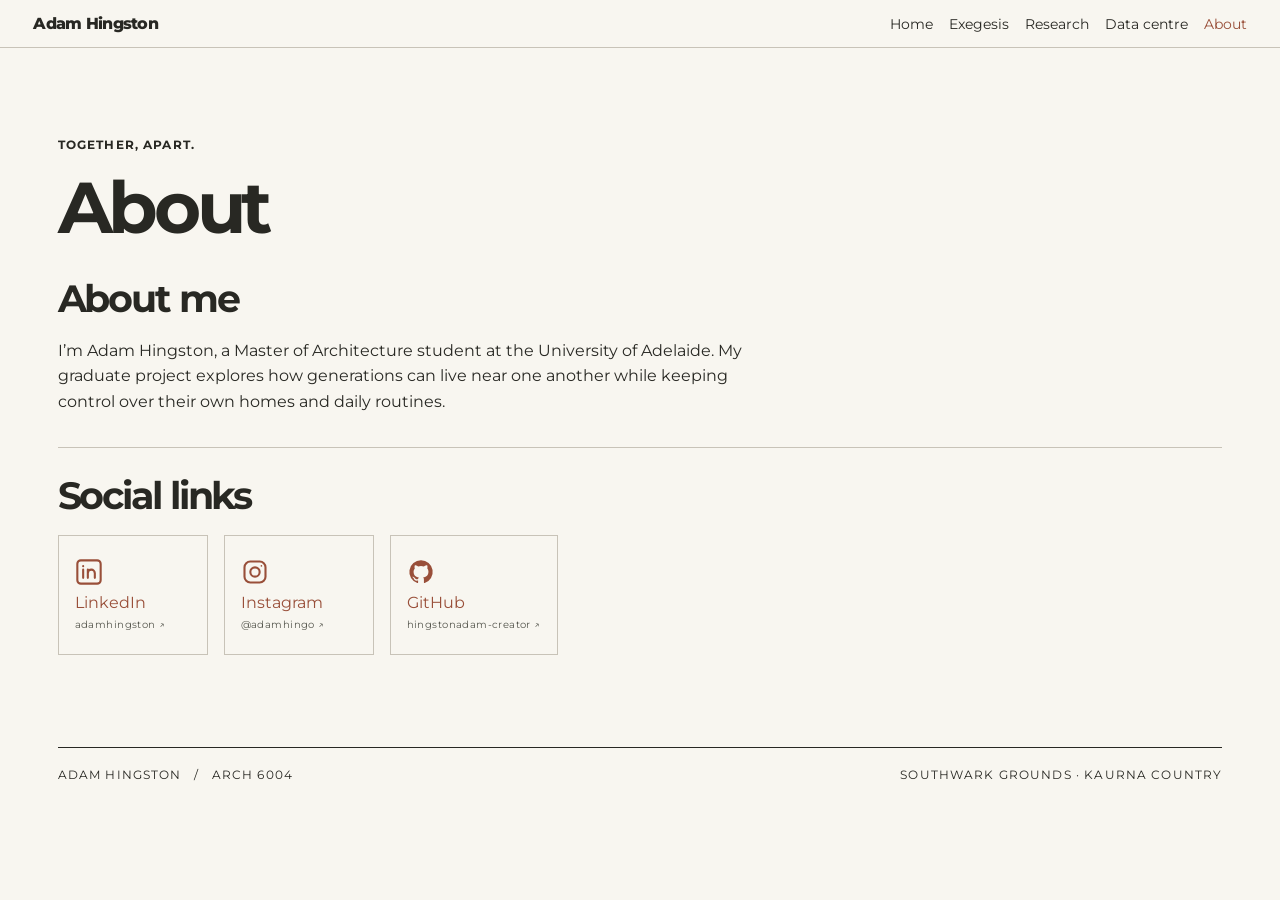
==== commit df6dfb22: "Extend the journal layout to research, technical analysis and profile" ====
--- a/about/index.html
+++ b/about/index.html
@@ -1,4 +1,4 @@
 <!doctype html>
-<html lang="en-AU"><head><meta charset="utf-8"><meta name="viewport" content="width=device-width,initial-scale=1"><title>About | Together, Apart.</title><link rel="stylesheet" href="../atlas.css?v=shared-20261110"></head><body>
+<html lang="en-AU"><head><meta charset="utf-8"><meta name="viewport" content="width=device-width,initial-scale=1"><title>About | Together, Apart.</title><link rel="stylesheet" href="../atlas.css?v=editorial-20261110"></head><body class="journal about-journal">
 <header class="masthead"><a class="brand" href="../">Adam Hingston</a><nav aria-label="Main navigation"><a href="../">Home</a><a href="../exegesis/">Exegesis</a><a href="../research/">Research</a><a href="../data-centre/">Data centre</a><a href="./" aria-current="page">About</a></nav></header>
-<main><section class="about"><p class="eyebrow">Together, Apart.</p><h1>About</h1><h2>About me</h2><p>I’m Adam Hingston, a Master of Architecture student at the University of Adelaide. My graduate project explores how generations can live near one another while keeping control over their own homes and daily routines.</p><h2>Social links</h2><ul class="social-links" aria-label="Social media profiles"><li><div class="social-placeholder" aria-label="LinkedIn profile URL to be added"><svg viewbox="0 0 24 24" aria-hidden="true"><rect x="2" y="2" width="20" height="20" rx="3"></rect><path d="M7 10v7M7 7v.1M11 10v7m0-4a3 3 0 0 1 6 0v4"></path></svg><span>LinkedIn</span><small>Profile link to add</small></div></li><li><div class="social-placeholder" aria-label="Instagram profile URL to be added"><svg viewbox="0 0 24 24" aria-hidden="true"><rect x="3" y="3" width="18" height="18" rx="5"></rect><circle cx="12" cy="12" r="4"></circle><circle cx="17.5" cy="6.8" r=".7" class="icon-fill"></circle></svg><span>Instagram</span><small>Profile link to add</small></div></li><li><a href="https://github.com/hingstonadam-creator" aria-label="GitHub profile: hingstonadam-creator"><svg viewbox="0 0 24 24" aria-hidden="true"><path class="icon-fill" d="M12 2a10 10 0 0 0-3.16 19.49c.5.09.68-.22.68-.48v-1.7c-2.78.6-3.37-1.18-3.37-1.18-.45-1.16-1.11-1.47-1.11-1.47-.91-.62.07-.61.07-.61 1 .07 1.52 1.02 1.52 1.02.9 1.53 2.35 1.09 2.92.83.09-.65.35-1.09.64-1.34-2.22-.25-4.55-1.11-4.55-4.95 0-1.09.39-1.99 1.03-2.69-.1-.25-.45-1.27.1-2.65 0 0 .84-.27 2.75 1.03A9.55 9.55 0 0 1 12 6.91a9.6 9.6 0 0 1 2.5.34c1.91-1.3 2.75-1.03 2.75-1.03.55 1.38.2 2.4.1 2.65.64.7 1.03 1.6 1.03 2.69 0 3.85-2.33 4.7-4.56 4.95.36.31.68.92.68 1.86v2.64c0 .27.18.58.69.48A10 10 0 0 0 12 2Z"></path></svg><span>GitHub</span><small>hingstonadam-creator ↗</small></a></li></ul><p class="source-note">LinkedIn and Instagram profile URLs are placeholders until added.</p></section></main><footer>Adam Hingston   /   ARCH 6004 <span>Southwark Grounds · Kaurna Country</span></footer></body></html>+<main><section class="about"><p class="eyebrow">Together, Apart.</p><h1>About</h1><h2>About me</h2><p>I’m Adam Hingston, a Master of Architecture student at the University of Adelaide. My graduate project explores how generations can live near one another while keeping control over their own homes and daily routines.</p><h2>Social links</h2><ul class="social-links" aria-label="Social media profiles"><li><a href="https://www.linkedin.com/in/adamhingston/" aria-label="LinkedIn profile: adamhingston"><svg viewbox="0 0 24 24" aria-hidden="true"><rect x="2" y="2" width="20" height="20" rx="3"></rect><path d="M7 10v7M7 7v.1M11 10v7m0-4a3 3 0 0 1 6 0v4"></path></svg><span>LinkedIn</span><small>adamhingston ↗</small></a></li><li><a href="https://www.instagram.com/adamhingo/" aria-label="Instagram profile: @adamhingo"><svg viewbox="0 0 24 24" aria-hidden="true"><rect x="3" y="3" width="18" height="18" rx="5"></rect><circle cx="12" cy="12" r="4"></circle><circle cx="17.5" cy="6.8" r=".7" class="icon-fill"></circle></svg><span>Instagram</span><small>@adamhingo ↗</small></a></li><li><a href="https://github.com/hingstonadam-creator" aria-label="GitHub profile: hingstonadam-creator"><svg viewbox="0 0 24 24" aria-hidden="true"><path class="icon-fill" d="M12 2a10 10 0 0 0-3.16 19.49c.5.09.68-.22.68-.48v-1.7c-2.78.6-3.37-1.18-3.37-1.18-.45-1.16-1.11-1.47-1.11-1.47-.91-.62.07-.61.07-.61 1 .07 1.52 1.02 1.52 1.02.9 1.53 2.35 1.09 2.92.83.09-.65.35-1.09.64-1.34-2.22-.25-4.55-1.11-4.55-4.95 0-1.09.39-1.99 1.03-2.69-.1-.25-.45-1.27.1-2.65 0 0 .84-.27 2.75 1.03A9.55 9.55 0 0 1 12 6.91a9.6 9.6 0 0 1 2.5.34c1.91-1.3 2.75-1.03 2.75-1.03.55 1.38.2 2.4.1 2.65.64.7 1.03 1.6 1.03 2.69 0 3.85-2.33 4.7-4.56 4.95.36.31.68.92.68 1.86v2.64c0 .27.18.58.69.48A10 10 0 0 0 12 2Z"></path></svg><span>GitHub</span><small>hingstonadam-creator ↗</small></a></li></ul></section></main><footer>Adam Hingston   /   ARCH 6004 <span>Southwark Grounds · Kaurna Country</span></footer></body></html>
--- a/atlas.css
+++ b/atlas.css
@@ -542,3 +542,43 @@
   .j-spread > figure,.j-unit > figure {margin-top:.8rem}
   .masthead nav a {font-size:.8rem}
 }
+
+/* Shared reading pages. Home keeps its own cover and card grid. */
+.journal main {width:min(91%,88rem)}
+.journal :is(.study-field,.about) {min-width:0}
+.journal :is(.study-field,.about) h1 {
+  font-size:clamp(2.75rem,5.6vw,6rem);
+  letter-spacing:-.06em;line-height:.98;
+}
+.journal .study-field > #research,.journal .data-hero {padding-top:0}
+.journal .study-field p,.journal .about p {max-width:var(--measure)}
+.journal .study-field :is(.fine-print,.matching-status) {
+  font-size:.8rem;line-height:1.55;margin-block:1rem;
+}
+.journal .matching-status {color:var(--clay);font-weight:600}
+.journal .study-field [id],.journal .j-chapter {scroll-margin-top:1.25rem}
+.journal .index-rail a[data-chapter] {align-items:start;line-height:1.35;text-decoration:none}
+.journal .index-rail a[data-chapter]::before {align-self:start;margin-top:.6em}
+.journal .index-rail a:hover span:last-child {text-decoration:underline}
+.journal .index-rail a[aria-current] {color:var(--clay)}
+.journal .study-field .data-section,.journal .study-field .data-conclusion {
+  padding-block:var(--breath);
+}
+.research-journal .exploration {grid-template-columns:minmax(0,1fr);gap:0}
+.research-journal .exploration section + section {border-top:1px solid var(--line)}
+.research-journal .entry {padding:1rem 0 2rem;max-width:var(--measure);margin-inline:auto}
+.research-journal .research-atlas {border-top:1px solid var(--line)}
+.about-journal main {display:block}
+.about-journal .about {margin:0;max-width:none;padding:0}
+.about-journal .social-links {max-width:58rem}
+.about-journal .about h2:last-of-type {border-top:1px solid var(--line);padding-top:1.5rem}
+.home .resources {border-top:1px solid var(--line);padding-top:var(--gutter)}
+.home .number {font-variant-numeric:tabular-nums;font-weight:600}
+:focus-visible {outline-color:var(--clay)}
+@media(max-width:820px) {
+  .journal .study-field {padding-top:2rem}
+  .journal .study-field [id],.journal .j-chapter {scroll-margin-top:6rem}
+  .journal .index-toggle .current-label {max-width:64%;text-align:right}
+  .about-journal main {padding-top:2rem}
+  .research-journal .atlas-layout {grid-template-columns:minmax(0,1fr)}
+}
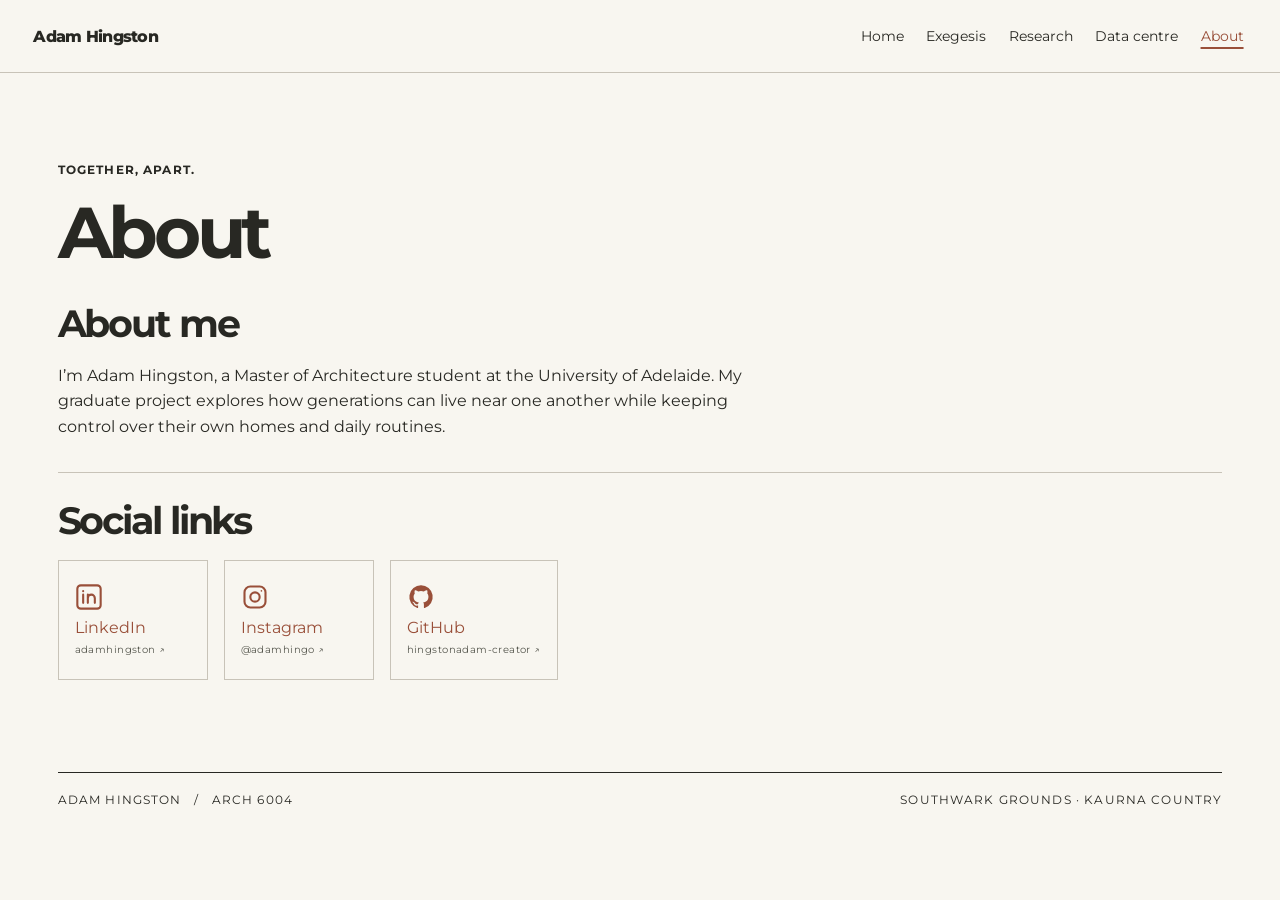
==== commit c95e18b4: "Improve mobile research browsing, filtering and reading navigation" ====
--- a/about/index.html
+++ b/about/index.html
@@ -1,4 +1,4 @@
 <!doctype html>
-<html lang="en-AU"><head><meta charset="utf-8"><meta name="viewport" content="width=device-width,initial-scale=1"><title>About | Together, Apart.</title><link rel="stylesheet" href="../atlas.css?v=editorial-20261110"></head><body class="journal about-journal">
+<html lang="en-AU"><head><meta charset="utf-8"><meta name="viewport" content="width=device-width,initial-scale=1"><title>About | Together, Apart.</title><link rel="stylesheet" href="../atlas.css?v=interface-20261111"></head><body class="journal about-journal"><a class="skip-link" href="#main-content">Skip to content</a>
 <header class="masthead"><a class="brand" href="../">Adam Hingston</a><nav aria-label="Main navigation"><a href="../">Home</a><a href="../exegesis/">Exegesis</a><a href="../research/">Research</a><a href="../data-centre/">Data centre</a><a href="./" aria-current="page">About</a></nav></header>
-<main><section class="about"><p class="eyebrow">Together, Apart.</p><h1>About</h1><h2>About me</h2><p>I’m Adam Hingston, a Master of Architecture student at the University of Adelaide. My graduate project explores how generations can live near one another while keeping control over their own homes and daily routines.</p><h2>Social links</h2><ul class="social-links" aria-label="Social media profiles"><li><a href="https://www.linkedin.com/in/adamhingston/" aria-label="LinkedIn profile: adamhingston"><svg viewbox="0 0 24 24" aria-hidden="true"><rect x="2" y="2" width="20" height="20" rx="3"></rect><path d="M7 10v7M7 7v.1M11 10v7m0-4a3 3 0 0 1 6 0v4"></path></svg><span>LinkedIn</span><small>adamhingston ↗</small></a></li><li><a href="https://www.instagram.com/adamhingo/" aria-label="Instagram profile: @adamhingo"><svg viewbox="0 0 24 24" aria-hidden="true"><rect x="3" y="3" width="18" height="18" rx="5"></rect><circle cx="12" cy="12" r="4"></circle><circle cx="17.5" cy="6.8" r=".7" class="icon-fill"></circle></svg><span>Instagram</span><small>@adamhingo ↗</small></a></li><li><a href="https://github.com/hingstonadam-creator" aria-label="GitHub profile: hingstonadam-creator"><svg viewbox="0 0 24 24" aria-hidden="true"><path class="icon-fill" d="M12 2a10 10 0 0 0-3.16 19.49c.5.09.68-.22.68-.48v-1.7c-2.78.6-3.37-1.18-3.37-1.18-.45-1.16-1.11-1.47-1.11-1.47-.91-.62.07-.61.07-.61 1 .07 1.52 1.02 1.52 1.02.9 1.53 2.35 1.09 2.92.83.09-.65.35-1.09.64-1.34-2.22-.25-4.55-1.11-4.55-4.95 0-1.09.39-1.99 1.03-2.69-.1-.25-.45-1.27.1-2.65 0 0 .84-.27 2.75 1.03A9.55 9.55 0 0 1 12 6.91a9.6 9.6 0 0 1 2.5.34c1.91-1.3 2.75-1.03 2.75-1.03.55 1.38.2 2.4.1 2.65.64.7 1.03 1.6 1.03 2.69 0 3.85-2.33 4.7-4.56 4.95.36.31.68.92.68 1.86v2.64c0 .27.18.58.69.48A10 10 0 0 0 12 2Z"></path></svg><span>GitHub</span><small>hingstonadam-creator ↗</small></a></li></ul></section></main><footer>Adam Hingston   /   ARCH 6004 <span>Southwark Grounds · Kaurna Country</span></footer></body></html>+<main id="main-content"><section class="about"><p class="eyebrow">Together, Apart.</p><h1>About</h1><h2>About me</h2><p>I’m Adam Hingston, a Master of Architecture student at the University of Adelaide. My graduate project explores how generations can live near one another while keeping control over their own homes and daily routines.</p><h2>Social links</h2><ul class="social-links" aria-label="Social media profiles"><li><a href="https://www.linkedin.com/in/adamhingston/" aria-label="LinkedIn profile: adamhingston"><svg viewbox="0 0 24 24" aria-hidden="true"><rect x="2" y="2" width="20" height="20" rx="3"></rect><path d="M7 10v7M7 7v.1M11 10v7m0-4a3 3 0 0 1 6 0v4"></path></svg><span>LinkedIn</span><small>adamhingston ↗</small></a></li><li><a href="https://www.instagram.com/adamhingo/" aria-label="Instagram profile: @adamhingo"><svg viewbox="0 0 24 24" aria-hidden="true"><rect x="3" y="3" width="18" height="18" rx="5"></rect><circle cx="12" cy="12" r="4"></circle><circle cx="17.5" cy="6.8" r=".7" class="icon-fill"></circle></svg><span>Instagram</span><small>@adamhingo ↗</small></a></li><li><a href="https://github.com/hingstonadam-creator" aria-label="GitHub profile: hingstonadam-creator"><svg viewbox="0 0 24 24" aria-hidden="true"><path class="icon-fill" d="M12 2a10 10 0 0 0-3.16 19.49c.5.09.68-.22.68-.48v-1.7c-2.78.6-3.37-1.18-3.37-1.18-.45-1.16-1.11-1.47-1.11-1.47-.91-.62.07-.61.07-.61 1 .07 1.52 1.02 1.52 1.02.9 1.53 2.35 1.09 2.92.83.09-.65.35-1.09.64-1.34-2.22-.25-4.55-1.11-4.55-4.95 0-1.09.39-1.99 1.03-2.69-.1-.25-.45-1.27.1-2.65 0 0 .84-.27 2.75 1.03A9.55 9.55 0 0 1 12 6.91a9.6 9.6 0 0 1 2.5.34c1.91-1.3 2.75-1.03 2.75-1.03.55 1.38.2 2.4.1 2.65.64.7 1.03 1.6 1.03 2.69 0 3.85-2.33 4.7-4.56 4.95.36.31.68.92.68 1.86v2.64c0 .27.18.58.69.48A10 10 0 0 0 12 2Z"></path></svg><span>GitHub</span><small>hingstonadam-creator ↗</small></a></li></ul></section></main><footer>Adam Hingston   /   ARCH 6004 <span>Southwark Grounds · Kaurna Country</span></footer></body></html>
--- a/atlas.css
+++ b/atlas.css
@@ -30,18 +30,11 @@
 .chapter-nav{display:flex;flex-wrap:wrap;justify-content:space-between;gap:1rem}
 @media(max-width:650px){.plates{display:grid}.chapter-links{columns:1}}
 
-.plot.explore-plot {display:block}
 .matrix-frame {overflow-x:auto}
 .lens-matrix {border-collapse:collapse;width:min(100%,680px);table-layout:fixed}
 .lens-matrix th,.lens-matrix td {min-width:0;border:0;padding:3px;text-align:center;font-size:.9rem;background:transparent}
 .lens-matrix th:first-child {width:36%;text-align:left}
 .lens-matrix button {width:100%;min-height:42px;cursor:pointer;background:rgba(169,93,70,var(--shade));color:var(--ink);border:1px solid var(--line);font:inherit}
-.country-bars {max-width:640px}
-.country-bars button {background:transparent;color:var(--ink);border:1px solid transparent;padding:7px 5px;display:grid;align-items:center;gap:12px;grid-template-columns:minmax(6rem,1fr) 2fr 2ch;width:100%;cursor:pointer;text-align:left;font:inherit}
-.country-bars .track {height:.75rem;background:var(--light)}
-.country-bars i {height:100%;display:block;background:#687f70}
-#explorer button[aria-pressed=true] {outline:2px solid var(--ink);outline-offset:-2px}
-#explorer button:disabled {cursor:default;opacity:.55}
 #showMatches {display:inline-block;padding:.6rem 0}
 
 #collection-summary {display:grid;grid-template-columns:repeat(4,minmax(0,1fr));gap:1.25rem;margin:2rem 0}
@@ -347,8 +340,8 @@
 }
 .masthead .brand {font-size:1rem;letter-spacing:-.045em;white-space:nowrap}
 .masthead nav {justify-content:flex-end;flex-wrap:wrap;gap:.45rem 1rem}
-.masthead nav a {padding:0;font-size:.9rem}
-.masthead [aria-current] {color:var(--clay);box-shadow:none}
+.masthead nav a {display:inline-flex;align-items:center;min-height:44px;padding:.5rem .2rem;font-size:.9rem}
+.masthead [aria-current] {color:var(--clay);box-shadow:none;text-decoration:underline;text-decoration-thickness:2px;text-underline-offset:.4em}
 
 .masthead .brand {color:var(--ink);font-weight:800;text-decoration:none}
 .masthead nav a:hover {color:var(--clay)}
@@ -387,10 +380,10 @@
 .home .panel{
   display: flex; flex-direction: column; gap: 15px;
   padding: 20px var(--gutter) 28px;
-  border: 1px solid var(--line); border-radius: 16px;
+  border: 1px solid var(--line); border-radius: 0;
   background: var(--paper);
-  box-shadow: 0 2px 5px rgb(37 37 31 / 7%);
-  transition: transform 180ms ease, box-shadow 180ms ease;
+  box-shadow: none;
+  transition: border-color 180ms ease;
   color: var(--ink); text-decoration: none;
 }
 .home .number{color: var(--clay); text-transform: uppercase; letter-spacing: .07em}
@@ -412,7 +405,7 @@
 .home .button{
   display: inline-flex; align-items: center; justify-content: center;
   min-height: 44px; padding: 10px 18px; border: 1px solid var(--clay);
-  border-radius: 7px; text-decoration: none; font-weight: 600;
+  border-radius: 0; text-decoration: none; font-weight: 600;
 }
 .home .primary, .home .button:hover{background: var(--clay); color: white}
 .home .button:focus-visible{outline-offset: 3px}
@@ -420,9 +413,9 @@
 .home .feature-copy > .button{margin-top: 24px}
 .home .resources{display: flex; flex-wrap: wrap; gap: 12px; padding: 0 var(--gutter) var(--gutter)}
 @media (hover: hover) {
-  .home .panel:hover{transform: translateY(-4px); box-shadow: 0 9px 20px rgb(37 37 31 / 13%)}
-}
-.home .panel:focus-visible{box-shadow: 0 9px 20px rgb(37 37 31 / 13%); outline-offset: 2px}
+  .home .panel:hover{border-color:var(--clay)}
+}
+.home .panel:focus-visible{outline-offset: 2px}
 @media (prefers-reduced-motion: reduce) {
   .home .panel{transition: none}
   .home .panel:hover{transform: none}
@@ -437,18 +430,20 @@
   .home .intro-copy{justify-self: start}
   .home .chapter-field{height: clamp(175px, 50vw, 265px)}
 }
-.home .hero{position:relative; isolation:isolate; height:auto; min-height:clamp(320px,42vw,680px)}
-.home .hero img{position:absolute;inset:0;z-index:-1;width:100%;height:100%;object-fit:cover;object-position:center 60%;display:block}
-.home .hero figcaption{min-height:inherit; padding:clamp(20px,4vw,64px); background:linear-gradient(110deg,rgba(248,246,240,.94),rgba(248,246,240,.95) 30%,transparent 65%)}
-.home .hero h1{text-transform:none;font-size:clamp(3.7rem,8.5vw,8rem);line-height:.85;letter-spacing:-.055em}
-.home .hero h1 em{font-style:normal;padding-left:.3em;color:var(--clay)}
-.home .hero .subtitle{font-weight:650}
-.home .hero .intro-copy{margin-top:18px;max-width:min(39ch,41vw)}
-@media(max-width:600px){
-  .home .hero .intro-copy{max-width:38ch}
-  .home .hero figcaption{background:linear-gradient(100deg,rgba(248,246,240,.97),rgba(248,246,240,.87) 68%,rgba(248,246,240,.46))}
-}
-@media(max-width:600px){.home .hero img{object-position:24% center}.home .intro-copy{grid-row:1}}
+
+.home .hero {display:grid;grid-template-columns:minmax(0,1fr) minmax(0,1.15fr);gap:0;align-items:stretch;min-height:clamp(360px,42vw,650px)}
+.home .hero img {position:static;grid-column:2;grid-row:1;z-index:auto;width:100%;height:100%;aspect-ratio:auto;object-fit:cover;object-position:center;display:block;min-width:0}
+.home .hero figcaption {grid-column:1;grid-row:1;min-width:0;padding:clamp(24px,4vw,64px);background:var(--paper);align-self:center}
+.home .hero h1 {text-transform:none;font-size:clamp(3.5rem,7vw,6rem);line-height:.9;letter-spacing:-.04em}
+.home .hero h1 em {font-style:normal;padding-left:.3em;color:var(--clay)}
+.home .hero .subtitle {font-weight:650}
+.home .hero .intro-copy {margin-top:20px;max-width:39ch;justify-self:start}
+@media(max-width:720px) {
+  .home .hero {display:flex;flex-direction:column;min-height:0}
+  .home .hero img {height:auto;aspect-ratio:auto;object-fit:contain}
+  .home .hero figcaption {align-self:stretch;padding:28px var(--gutter)}
+  .home .hero h1 {font-size:clamp(3.5rem,13vw,5.5rem)}
+}
 
 /* Exegesis reader */
 /* Atlas supplies the paper, ink, rules, accent and Montserrat stack. */
@@ -582,3 +577,136 @@
   .about-journal main {padding-top:2rem}
   .research-journal .atlas-layout {grid-template-columns:minmax(0,1fr)}
 }
+
+/* Research network and its linked breakdown */
+.research-journal #research-atlas {padding-top:0}
+.research-journal .network-controls {
+  display:flex;flex-wrap:wrap;align-items:end;gap:.75rem;
+  margin-top:1.6rem;padding:1rem 0;border-block:1px solid var(--line);
+}
+.network-controls label,.network-breakdown label {
+  display:grid;grid-template-columns:minmax(0,1fr);min-width:0;gap:.35rem;font-weight:600;font-size:.83rem;
+}
+.network-controls label {flex:1 1 11rem}
+.network-controls label:first-child {flex:1 1 18rem}
+.network-controls :is(input,select),.network-breakdown select {width:100%;min-width:0}
+.network-controls :is(input,select),.network-breakdown select,
+.network-status button,.network-controls button {
+  font:inherit;color:var(--ink);background:var(--paper);border:1px solid var(--line);
+  min-height:44px;padding:.5rem .75rem;max-width:100%;min-width:0;
+}
+.network-controls button,.network-status button {cursor:pointer;color:var(--clay);font-size:.8rem}
+.network-status {display:flex;align-items:center;justify-content:space-between;gap:.75rem;flex-wrap:wrap;padding:.85rem 0;font-size:.83rem}
+.network-status p {margin:0}
+.network-workbench {display:grid;grid-template-columns:minmax(0,1fr) minmax(12.5rem,24%);gap:1.15rem;align-items:start}
+.network-workbench .atlas-map-wrap {background:var(--paper)}
+.network-workbench #atlas-map {min-height:0;height:auto}
+.force-edge {stroke:var(--ink);stroke-width:.8;opacity:.13;pointer-events:none}
+.force-edge.driver-edge {stroke:var(--clay);stroke-dasharray:3 3;opacity:.3}
+.force-edge.lit {stroke:var(--clay);stroke-width:2;opacity:1}
+.force-hub {cursor:pointer}
+.force-hub circle {stroke:var(--paper);stroke-width:2}
+.force-hub:is(:focus-visible,:hover,[aria-pressed=true]) circle {stroke:var(--ink)}
+.force-hub[aria-pressed=true] circle {stroke:var(--clay);stroke-width:4}
+.force-hub[aria-pressed=true] text {fill:var(--clay);text-decoration:underline}
+.force-hub text {font-size:10px;font-weight:700;fill:var(--ink);paint-order:stroke;stroke:var(--paper);stroke-width:3px}
+.net-point {cursor:grab;touch-action:none}
+.net-point:active {cursor:grabbing}
+.net-point circle {fill:var(--paper);stroke:var(--line)}
+.net-point text {font-size:10px;fill:var(--ink);font-variant-numeric:tabular-nums}
+.net-point[aria-pressed=true] circle {fill:var(--clay);stroke:var(--clay)}
+.net-point[aria-pressed=true] text {fill:var(--paper)}
+.net-point:is(:hover,:focus-visible) circle {stroke:var(--ink);stroke-width:2}
+.network-breakdown {border-left:1px solid var(--line);padding-left:1rem}
+.network-breakdown h2 {margin:0 0 .85rem;font-size:1.35rem}
+.network-breakdown .plot {display:block;margin:.75rem 0 0}
+.network-breakdown #chart {width:min(100%,9rem);margin:.75rem auto;display:block}
+.network-breakdown #legend button {width:100%;border:0;border-bottom:1px solid var(--line);margin:0;padding:.45rem .15rem;font-size:.8rem}
+.network-breakdown #legend button[aria-pressed=true] {outline:none;background:var(--light);font-weight:700}
+.network-breakdown #legend button:focus-visible {outline:2px solid var(--clay)}
+.network-selection {padding:1.25rem clamp(1rem,3vw,2rem);background:var(--light);border-left:3px solid var(--clay);margin:1rem 0}
+.network-selection h3 {font-size:clamp(1.2rem,2.5vw,1.9rem)}
+.research-journal :is(#additional-filters,#sources) {border-top:1px solid var(--line)}
+.research-journal .explorer-status:has(button[hidden]) {display:none}
+.network-workbench .atlas-preview {top:auto;bottom:.5rem}
+@media(max-width:1050px) {
+  .network-workbench {grid-template-columns:minmax(0,1fr)}
+  .network-breakdown {padding:1rem 0 0;border-left:0;border-top:1px solid var(--line)}
+  .network-breakdown .plot {display:grid;grid-template-columns:minmax(5rem,.6fr) 1fr;align-items:start}
+}
+@media(max-width:600px) {
+  .network-controls label {flex:1 1 42%;min-width:0}
+  .network-controls label:first-child {flex-basis:100%}
+}
+
+.home .chapter-field:has(img) {border:0}
+.home .feature {display:block}
+.home .dwelling-spread {
+  display:grid;grid-template-columns:minmax(12rem,1fr) minmax(0,1.5fr);
+  align-items:start;gap:var(--gutter);padding-bottom:1rem;
+}
+.home .dwelling-plan {margin:0;min-height:13rem}
+@media(max-width:600px) {
+  .home .dwelling-spread {grid-template-columns:1fr;gap:.5rem}
+  .home .dwelling-spread p {padding-bottom:.5rem}
+}
+@media(max-width:820px), (pointer:coarse) {
+  .network-workbench .net-point {touch-action:pan-y;cursor:pointer}
+  .network-workbench .force-edge {fill:none;pointer-events:none}
+  .network-workbench .net-point circle {r:11px}
+  .network-workbench .atlas-preview {display:none}
+}
+
+#node-selections {display:flex;flex-wrap:wrap;gap:.4rem}
+#node-selections:not(:empty) {margin-bottom:1rem}
+#node-selections button {font:inherit;font-size:.8rem;color:var(--clay);border:1px solid var(--line);background:var(--paper);padding:.4rem .65rem;cursor:pointer}
+.record-tags {font-size:.83rem;max-width:65ch}
+
+/* Research reading path and shared navigation */
+::selection {background:var(--clay);color:var(--paper)}
+input,textarea {caret-color:var(--clay)}
+.masthead nav {min-width:0;gap:.25rem 1rem}
+.masthead .brand {min-height:44px;align-items:center}
+#network-view {min-width:0;border-top:0}
+#network-view > summary {font-size:1rem;min-height:44px}
+.skip-network {display:inline-block;min-height:44px;padding:.65rem 0;font-size:.9rem}
+.network-workbench > * {min-width:0}
+.network-breakdown #legend button {min-height:44px}
+.network-selection {border-left:0;border-block:1px solid var(--line)}
+.selection-actions {display:flex;align-items:center;gap:1rem;flex-wrap:wrap}
+.selection-actions a,.selection-actions button,#more-matches,.matching-list button {
+  display:inline-flex;align-items:center;min-height:44px;padding:.6rem .8rem;
+  border:1px solid var(--line);background:var(--paper);color:var(--clay);font:inherit;font-size:.85rem;cursor:pointer;
+}
+#node-selections button {min-height:44px;max-width:100%;text-align:left;overflow-wrap:anywhere}
+.matching-list {list-style:none;padding:0;margin:1.5rem 0}
+.matching-list li {display:grid;grid-template-columns:5rem minmax(0,1fr) auto;gap:.5rem 1rem;padding:1.25rem 0;border-top:1px solid var(--line)}
+.match-number {font-size:.8rem;color:var(--clay);font-variant-numeric:tabular-nums;padding-top:.25rem}
+.matching-list h3 {font-size:1.15rem;line-height:1.4;letter-spacing:-.02em;margin:0}
+.matching-list p {grid-column:2;line-height:1.6;margin:0;display:-webkit-box;-webkit-box-orient:vertical;-webkit-line-clamp:3;overflow:hidden}
+.matching-list button {grid-column:3;grid-row:1/3;align-self:start}
+.matching-list a {text-decoration:underline}
+#matching-sources,#sources {overflow-wrap:anywhere}
+.research-journal :is(h1,h2) {overflow-wrap:normal}
+#matching-list h3 a:focus-visible {outline-offset:3px}
+.home h1,.home h2,.home h3 {letter-spacing:-.04em}
+@media(max-width:820px) {
+  body > .masthead {flex-direction:column;align-items:stretch;gap:0;padding-block:.5rem}
+  .masthead .brand {align-self:flex-start}
+  .masthead nav {justify-content:flex-start;gap:0 .9rem;border-top:1px solid var(--line);width:100%}
+  .masthead nav a {font-size:.9rem;min-height:44px;padding:.5rem .1rem}
+  .matching-list li {grid-template-columns:minmax(0,1fr);gap:.5rem}
+  .matching-list :is(p,button) {grid-column:1;grid-row:auto}
+  .matching-list button {justify-self:start}
+  .network-breakdown .plot {gap:1rem}
+}
+@media(max-width:420px) {
+  .network-controls label {flex-basis:100%}
+  .network-breakdown .plot {grid-template-columns:5rem minmax(0,1fr)}
+}
+
+.skip-link {position:absolute;top:.5rem;left:1rem;z-index:20;transform:translateY(-200%);padding:.75rem 1rem;background:var(--ink);color:var(--paper)}
+.skip-link:focus {transform:none}
+.home .dwelling-link {display:inline-flex;align-items:center;min-height:44px;padding:.5rem 0;grid-column:1}
+.home .dwelling-plan {grid-column:2;grid-row:1/3}
+@media(max-width:600px) {.home .dwelling-plan {grid-column:1;grid-row:auto}}
